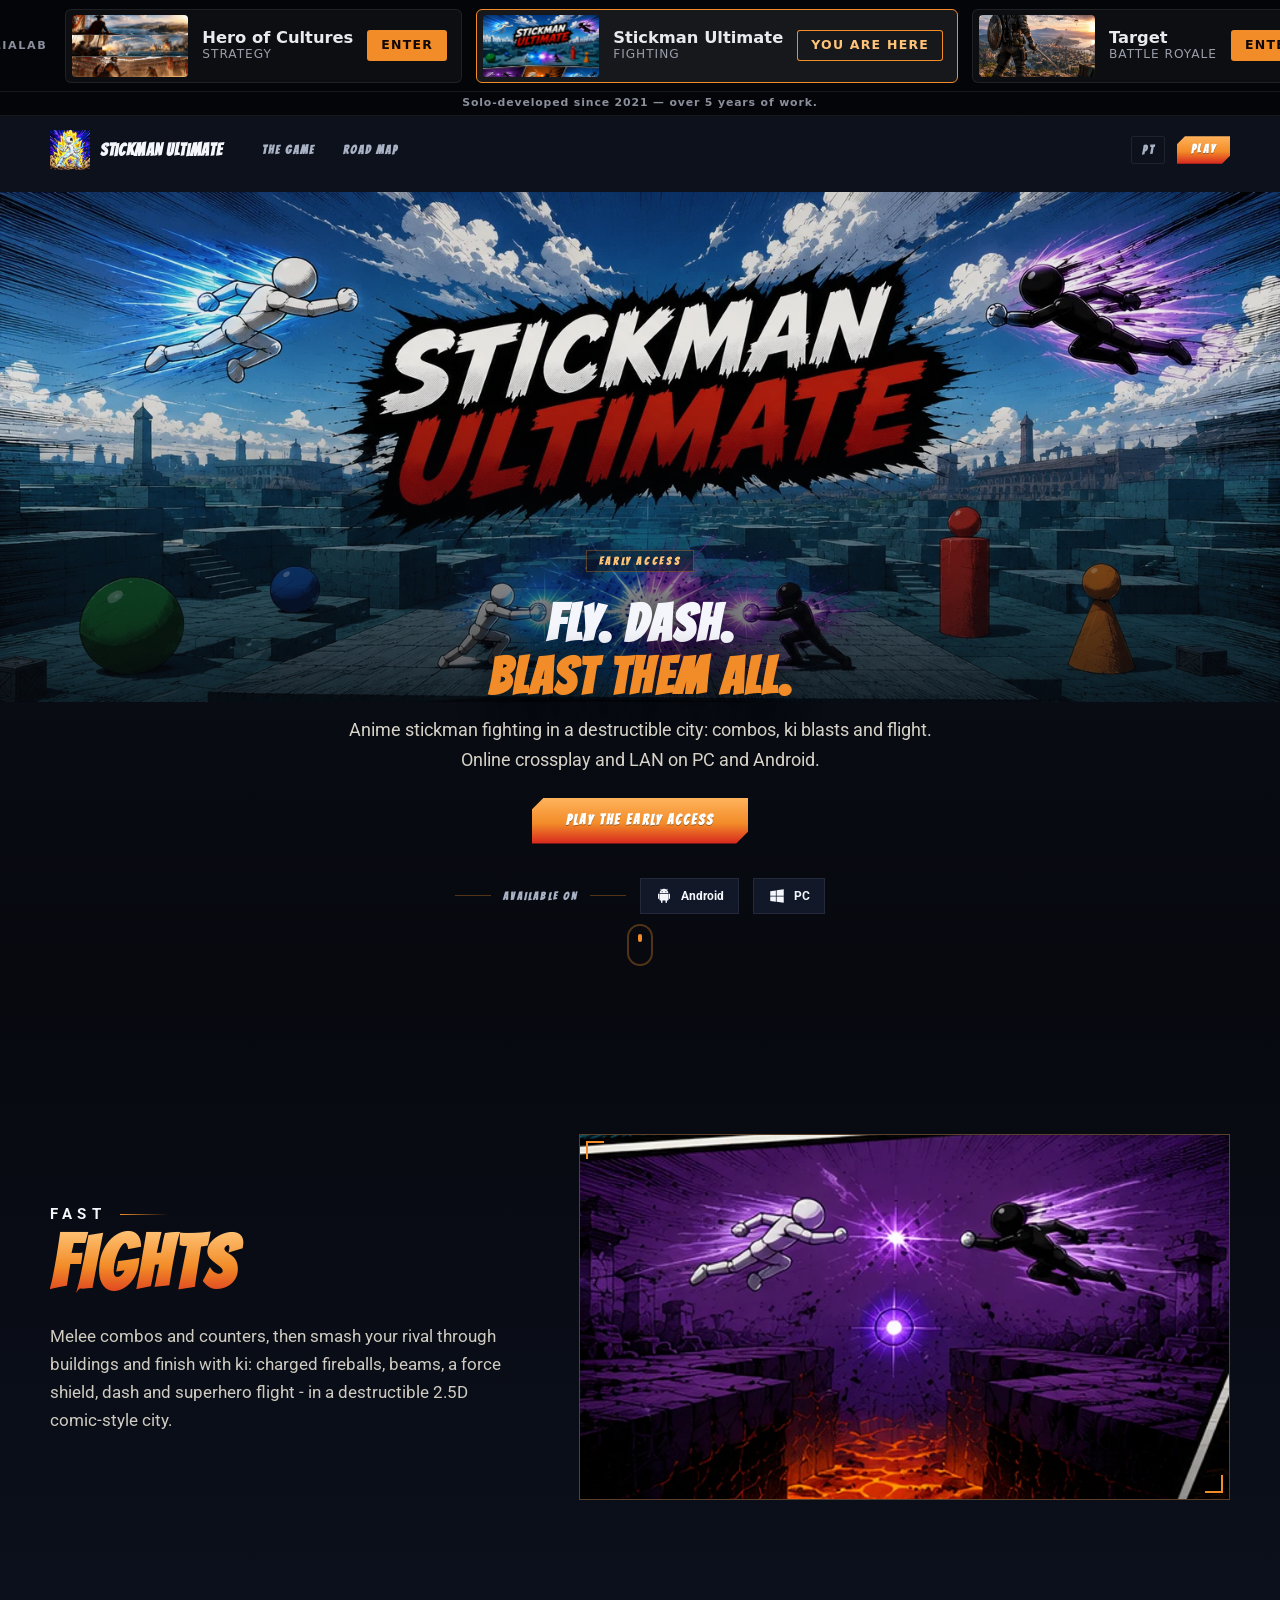
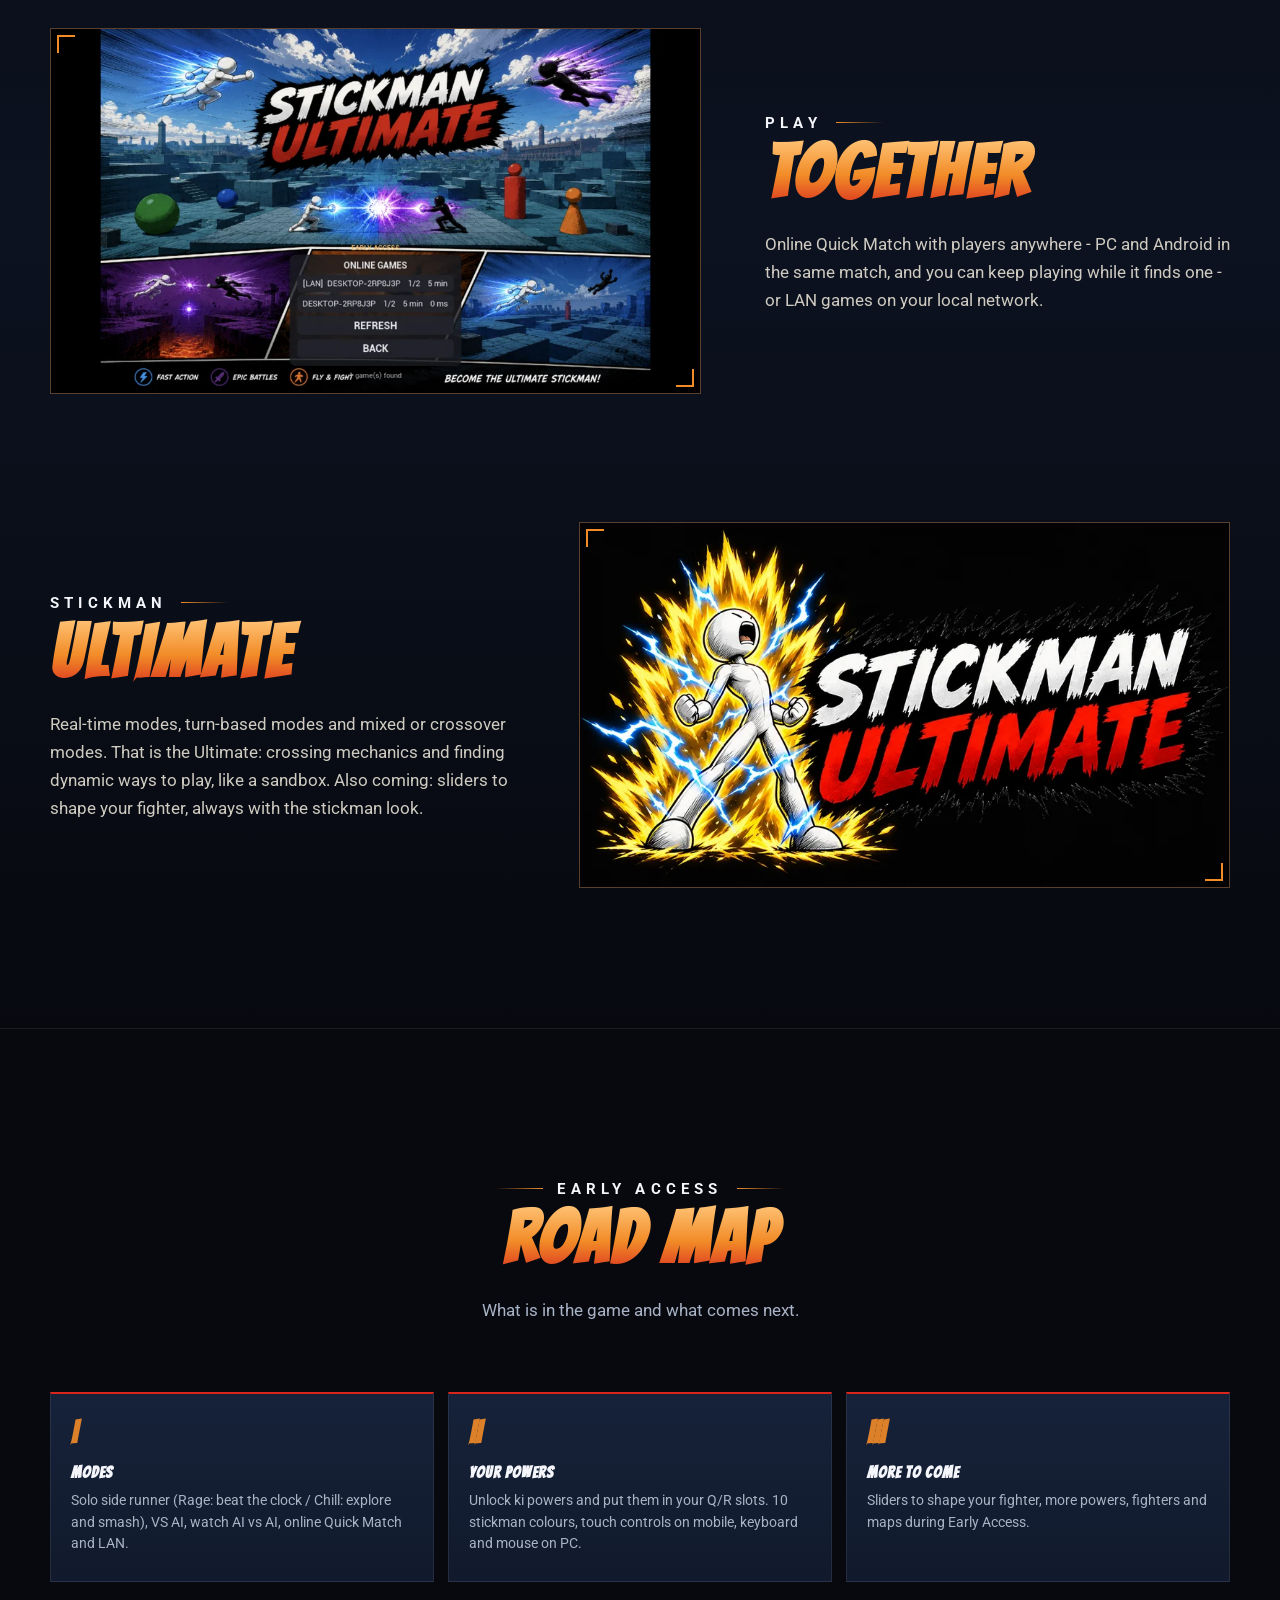
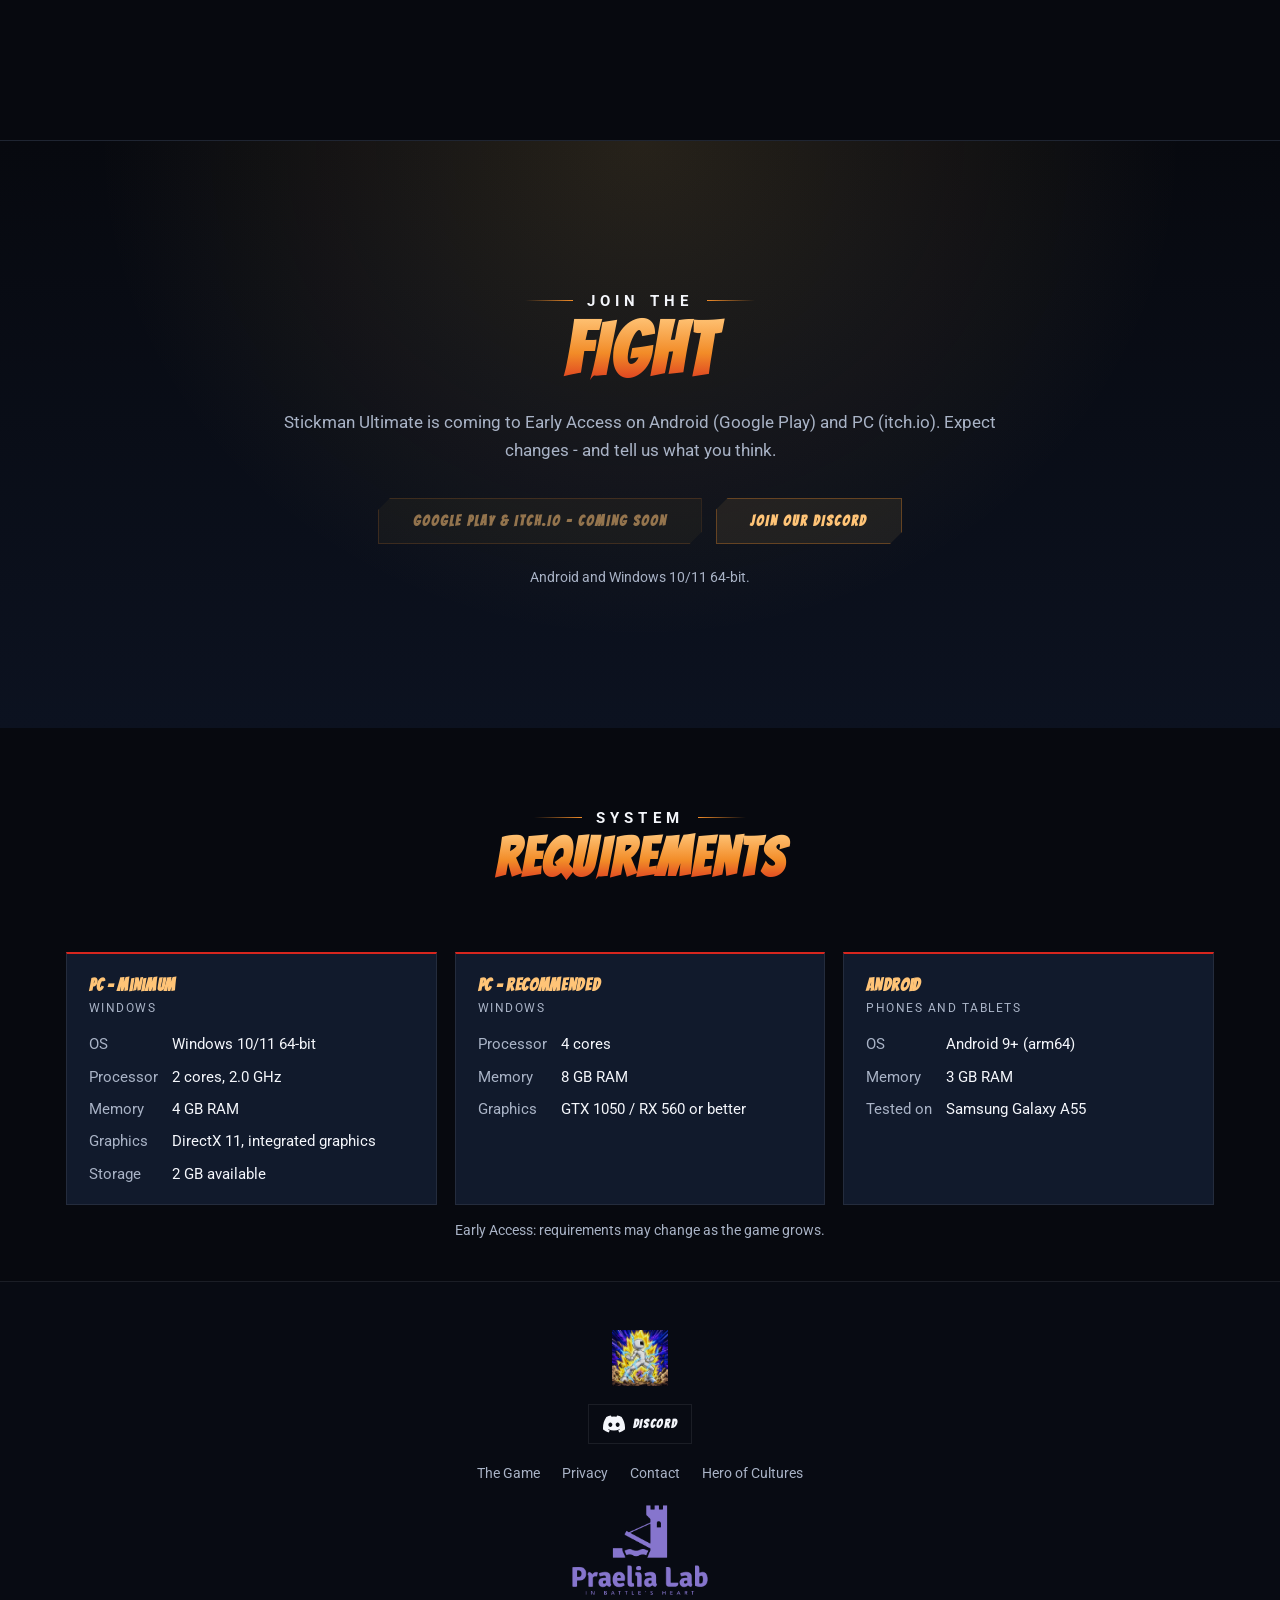
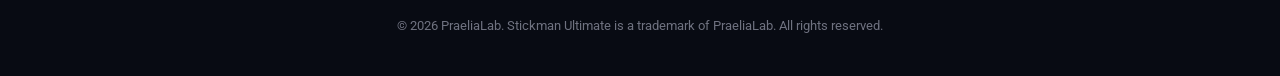
==== stickman/index.html @ a37770c1 "Social preview image with the HoC logo; Stickman page: new power-up icon and logo, v0.3 texts (combo" ====
<!doctype html>
<html lang="en">
<head>
  <meta charset="utf-8">
  <meta name="color-scheme" content="dark">
  <meta name="darkreader-lock">
  <meta name="viewport" content="width=device-width, initial-scale=1">
  <title>Stickman Ultimate — Fast stickman fighting | Early Access</title>
  <meta name="description" content="Stickman Ultimate is a fast, flashy stickman fighting game: online and LAN battles on PC and Android, in Early Access. By PraeliaLab.">
  <meta property="og:title" content="Stickman Ultimate">
  <meta property="og:description" content="Fast stickman fighting: online & LAN battles. Early Access on Android and PC.">
  <meta property="og:image" content="https://heroofcultures.com/stickman/img/feature.webp">
  <meta property="og:url" content="https://heroofcultures.com/stickman/">
  <meta name="twitter:card" content="summary_large_image">
  <meta property="og:type" content="website">
  <meta name="theme-color" content="#07090f">
  <link rel="icon" type="image/png" href="img/icon.png">
  <link rel="apple-touch-icon" href="img/icon.png">
  <link rel="preconnect" href="https://fonts.googleapis.com">
  <link rel="preconnect" href="https://fonts.gstatic.com" crossorigin>
  <link href="https://fonts.googleapis.com/css2?family=Bangers&family=Roboto:wght@400;700&display=swap" rel="stylesheet">
  <link rel="stylesheet" href="../css/style.css?v=20261009a">
  <link rel="stylesheet" href="theme.css">
</head>
<body>

<nav class="gamesbar" aria-label="PraeliaLab games">
  <span class="gamesbar__studio">PraeliaLab</span>
  <a class="gamecard" href="../">
    <span class="gamecard__img" style="background-image:url('../img/hero-keyart.webp')" aria-hidden="true"></span>
    <span class="gamecard__text"><strong>Hero of Cultures</strong><small data-i18n="games.hoc">Strategy</small></span>
    <span class="gamecard__enter" data-i18n="games.enter">Enter</span>
  </a>
  <a class="gamecard is-current" href="../stickman/" aria-current="page">
    <span class="gamecard__img" style="background-image:url('../stickman/img/feature.webp')" aria-hidden="true"></span>
    <span class="gamecard__text"><strong>Stickman Ultimate</strong><small data-i18n="games.stickman">Fighting</small></span>
    <span class="gamecard__enter" data-i18n="games.here">You are here</span>
  </a>
  <a class="gamecard" href="../target/">
    <span class="gamecard__img" style="background-image:url('../target/img/keyart.webp')" aria-hidden="true"></span>
    <span class="gamecard__text"><strong>Target</strong><small data-i18n="games.target">Battle royale</small></span>
    <span class="gamecard__enter" data-i18n="games.enter">Enter</span>
  </a>
</nav>
<p class="gamesnote" data-i18n="games.note">Solo-developed since 2021 — over 5 years of work.</p>
<header class="nav" id="nav">
  <div class="nav__bar">
    <a class="nav__brand" href="#top" aria-label="Stickman Ultimate — home">
      <img src="img/icon.png" alt="" width="40" height="40">
      <span>Stickman Ultimate</span>
    </a>
    <nav class="nav__links" id="navLinks" aria-label="Main">
      <a href="#game" data-i18n="nav.game">The Game</a>
      <a href="#road" data-i18n="nav.road">Road map</a>
    </nav>
    <div class="nav__actions">
      <button class="lang" id="langBtn" type="button" aria-label="Mudar para português">PT</button>
      <a class="btn btn--gold btn--sm" href="#play" data-i18n="cta.play">Play</a>
      <button class="nav__burger" id="burger" type="button" aria-label="Menu" aria-expanded="false" aria-controls="navLinks">
        <span></span><span></span><span></span>
      </button>
    </div>
  </div>
</header>

<main id="top">

<section class="hero">
  <div class="hero__bg" style="background-image:url('img/hero.webp')" aria-hidden="true"></div>
  <div class="hero__shade" aria-hidden="true"></div>
  <div class="hero__content">
    <span class="badge" data-i18n="hero.badge">Early Access</span>
    <h1 class="hero__headline" data-i18n="hero.headline">Fly. Dash.<br><em>Blast them all.</em></h1>
    <p class="hero__lead" data-i18n="hero.lead">Anime stickman fighting in a destructible city: combos, ki blasts and flight. Online crossplay and LAN on PC and Android.</p>
    <a class="btn btn--gold btn--lg" href="#play" data-i18n="cta.get">Play the Early Access</a>
    <div class="platforms">
      <span class="platforms__label" data-i18n="hero.available">Available on</span>
      <span class="platform" title="Android">
        <svg viewBox="0 0 24 24" aria-hidden="true"><path d="M6 9h12v8a1 1 0 0 1-1 1h-1v3h-2v-3h-4v3H8v-3H7a1 1 0 0 1-1-1zM4 9h1.5v6.5H4zM18.5 9H20v6.5h-1.5zM6.2 8a5.8 5.8 0 0 1 11.6 0zM9.5 5.5a.7.7 0 1 0 0 1.4.7.7 0 0 0 0-1.4m5 0a.7.7 0 1 0 0 1.4.7.7 0 0 0 0-1.4M7.6 2.3l1.3 2-.6.4-1.3-2zm8.8 0 .6.4-1.3 2-.6-.4z"/></svg>
        <span>Android</span>
      </span>
      <span class="platform" title="Windows PC">
        <svg viewBox="0 0 24 24" aria-hidden="true"><path d="M3 5.5 10.5 4.5v7H3zM11.5 4.3 21 3v8.5h-9.5zM3 12.5h7.5v7L3 18.5zM11.5 12.5H21V21l-9.5-1.3z"/></svg>
        <span>PC</span>
      </span>
    </div>
  </div>
  <a class="hero__scroll" href="#game" aria-label="Scroll down"><span></span></a>
</section>

<section class="features" id="game">
  <article class="feature reveal">
    <div class="feature__text">
      <p class="kicker" data-i18n="f1.kicker">Fast</p>
      <h2 class="bigword" data-i18n="f1.word">Fights</h2>
      <p data-i18n="f1.text">Melee combos and counters, then smash your rival through buildings and finish with ki: charged fireballs, beams, a force shield, dash and superhero flight - in a destructible 2.5D comic-style city.</p>
    </div>
    <figure class="slot"><img src="img/art_1.webp" alt="Concept art: two stickmen clash over a lava arena" loading="lazy"></figure>
  </article>
  <article class="feature feature--flip reveal">
    <div class="feature__text">
      <p class="kicker" data-i18n="f2.kicker">Play</p>
      <h2 class="bigword" data-i18n="f2.word">Together</h2>
      <p data-i18n="f2.text">Online Quick Match with players anywhere - PC and Android in the same match, and you can keep playing while it finds one - or LAN games on your local network.</p>
    </div>
    <figure class="slot"><img src="img/shot_games.webp" alt="The game list on a phone: online and LAN games" loading="lazy"></figure>
  </article>
  <article class="feature reveal">
    <div class="feature__text">
      <p class="kicker" data-i18n="f3.kicker">Stickman</p>
      <h2 class="bigword" data-i18n="f3.word">Ultimate</h2>
      <p data-i18n="f3.text">Real-time modes, turn-based modes and mixed or crossover modes. That is the Ultimate: crossing mechanics and finding dynamic ways to play, like a sandbox. Also coming: sliders to shape your fighter, always with the stickman look.</p>
    </div>
    <figure class="slot"><img src="img/logo.webp" alt="Stickman Ultimate logo: a white stickman powering up in a golden aura" loading="lazy"></figure>
  </article>
</section>

<section class="eras" id="road">
  <div class="section-head reveal">
    <p class="kicker" data-i18n="road.kicker">Early Access</p>
    <h2 class="bigword" data-i18n="road.word">Road map</h2>
    <p class="section-head__lead" data-i18n="road.lead">What is in the game and what comes next.</p>
  </div>
  <ol class="eras__row" id="erasRow"><!-- filled from content.js --></ol>
</section>

<section class="play" id="play">
  <div class="play__inner reveal">
    <p class="kicker" data-i18n="play.kicker">Join the</p>
    <h2 class="bigword" data-i18n="play.word">Fight</h2>
    <p class="section-head__lead" data-i18n="play.lead">Stickman Ultimate is coming to Early Access on Android (Google Play) and PC (itch.io). Expect changes - and tell us what you think.</p>
    <div class="play__buttons">
      <a class="btn btn--gold btn--lg" data-link="googlePlay" href="#">Google Play</a>
      <a class="btn btn--gold btn--lg" data-link="itch" href="#">itch.io</a>
      <span class="btn btn--outline btn--lg is-soon" aria-disabled="true" data-i18n="play.soon">Google Play &amp; itch.io - coming soon</span>
      <a class="btn btn--outline btn--lg btn--icon" data-link="discord" href="#"><span data-i18n="play.discord">Join our Discord</span></a>
    </div>
    <p class="play__note" data-i18n="play.note">Android and Windows 10/11 64-bit.</p>
  </div>
</section>

<section class="reqs" id="reqs">
  <div class="section-head reveal">
    <p class="kicker" data-i18n="reqs.kicker">System</p>
    <h2 class="bigword" data-i18n="reqs.word">Requirements</h2>
  </div>
  <div class="reqs__grid" id="reqsGrid"><!-- filled from content.js --></div>
  <p class="reqs__note" data-i18n="reqs.note">Early Access: requirements may change as the game grows.</p>
</section>

</main>

<footer class="footer">
  <img class="footer__logo" src="img/icon.png" alt="" width="56" height="56">
  <div class="social" id="social"></div>
  <nav class="footer__links" aria-label="Footer">
    <a href="#game" data-i18n="nav.game">The Game</a>
    <a href="../stickman-privacy.html" data-i18n="footer.privacy">Privacy</a>
    <a href="mailto:praelialab@gmail.com" data-i18n="footer.contact">Contact</a>
    <a href="../">Hero of Cultures</a>
  </nav>
  <img class="footer__studio" src="../img/praelialab.png" alt="PraeliaLab - In Battle's Heart" width="140" height="94" loading="lazy">
  <p class="footer__copy">© <span id="year">2026</span> PraeliaLab. Stickman Ultimate is a trademark of PraeliaLab. <span data-i18n="footer.rights">All rights reserved.</span></p>
</footer>

<script src="content.js?v=20261009a"></script>
<script src="i18n.js?v=20261009a"></script>
<script src="../js/main.js?v=20261006c"></script>
</body>
</html>
---- css/style.css ----
/* ==========================================================================
   Hero of Cultures II — site styles
   Colours and fonts are tokens below; change them here to restyle the site.
   ========================================================================== */
:root {
  --bg: #0b0f1a;
  --bg-2: #10172a;
  --panel: #141c30;
  --panel-2: #1a2440;
  --line: rgba(232, 184, 92, .28);
  --line-soft: rgba(233, 228, 216, .08);
  --gold: #e8b85c;
  --gold-hi: #f7dc9c;
  --gold-lo: #b8862e;
  --text: #ece6d8;
  --muted: #a3a6b3;
  --ink: #17110a;               /* text on gold */

  --f-display: 'Cinzel', 'Trajan Pro', Georgia, serif;
  --f-body: 'Lato', system-ui, -apple-system, 'Segoe UI', sans-serif;

  --wrap: 1180px;
  --gutter: 16px;
  --nav-h: 68px;
  --cut: 12px;                  /* button corner cut */
}

*, *::before, *::after { box-sizing: border-box; }
html { color-scheme: dark; scroll-behavior: smooth; scroll-padding-top: var(--nav-h); -webkit-text-size-adjust: 100%; }
body {
  margin: 0;
  background: var(--bg);
  color: var(--text);
  font: 400 17px/1.65 var(--f-body);
  overflow-x: hidden;
}
img, video { display: block; max-width: 100%; }
a { color: var(--gold); }
h1, h2, h3 { margin: 0; font-family: var(--f-display); font-weight: 700; line-height: 1.1; }
p { margin: 0 0 1em; }
p:last-child { margin-bottom: 0; }
[hidden] { display: none !important; }
:focus-visible { outline: 2px solid var(--gold); outline-offset: 3px; }

/* ---------- buttons ---------- */
.btn {
  --c: var(--cut);
  display: inline-flex; align-items: center; justify-content: center; gap: .5em;
  padding: .85em 1.8em;
  font: 700 .82rem/1 var(--f-display);
  letter-spacing: .14em; text-transform: uppercase; text-decoration: none;
  clip-path: polygon(var(--c) 0, 100% 0, 100% calc(100% - var(--c)), calc(100% - var(--c)) 100%, 0 100%, 0 var(--c));
  transition: transform .15s ease, filter .15s ease, background .15s ease;
  cursor: pointer; border: 0;
}
.btn:hover { transform: translateY(-2px); filter: brightness(1.08); }
.btn--gold { background: linear-gradient(180deg, var(--gold-hi), var(--gold) 55%, var(--gold-lo)); color: var(--ink); }
.btn--outline { background: rgba(232, 184, 92, .08); color: var(--gold-hi); box-shadow: inset 0 0 0 1px var(--line); }
.btn--outline:hover { background: rgba(232, 184, 92, .16); }
.btn.is-soon { opacity: .55; cursor: default; pointer-events: none; }
.btn--sm { --c: 8px; padding: .7em 1.2em; font-size: .72rem; }
.btn--lg { padding: 1.1em 2.4em; font-size: .9rem; }

/* ---------- nav ---------- */
.nav {
  position: fixed; inset: 0 0 auto; z-index: 50;
  padding: 10px var(--gutter);
  transition: background .25s ease, box-shadow .25s ease;
}
.nav--solid { background: rgba(11, 15, 26, .92); box-shadow: 0 1px 0 var(--line-soft); backdrop-filter: blur(8px); }
.nav__bar {
  max-width: var(--wrap); margin: 0 auto; height: calc(var(--nav-h) - 20px);
  display: flex; align-items: center; gap: 24px;
}
.nav__brand {
  display: flex; align-items: center; gap: 10px; text-decoration: none;
  color: var(--text); font: 700 1.05rem var(--f-display); letter-spacing: .08em;
}
.nav__brand img { width: 40px; height: auto; }
.nav__links { display: flex; gap: 28px; margin-left: 16px; }
.nav__links a {
  color: var(--muted); text-decoration: none;
  font: 700 .78rem var(--f-display); letter-spacing: .16em; text-transform: uppercase;
  padding: 6px 0; border-bottom: 1px solid transparent; transition: color .15s, border-color .15s;
}
.nav__links a:hover { color: var(--gold-hi); border-color: var(--gold); }
.nav__actions { margin-left: auto; display: flex; align-items: center; gap: 12px; }
.lang {
  background: none; border: 1px solid var(--line-soft); color: var(--muted);
  font: 700 .72rem var(--f-display); letter-spacing: .12em;
  padding: 7px 10px; cursor: pointer; border-radius: 2px;
}
.lang:hover { color: var(--gold-hi); border-color: var(--line); }
.nav__burger { display: none; background: none; border: 0; padding: 8px; cursor: pointer; }
.nav__burger span { display: block; width: 22px; height: 2px; margin: 4px 0; background: var(--text); transition: transform .2s, opacity .2s; }

@media (max-width: 820px) {
  .nav__burger { display: block; }
  .nav__links {
    position: absolute; top: 100%; left: 0; right: 0; margin: 0;
    flex-direction: column; gap: 0; padding: 8px var(--gutter) 16px;
    background: rgba(11, 15, 26, .97); box-shadow: 0 1px 0 var(--line-soft);
    display: none;
  }
  .nav__links a { padding: 14px 0; border-bottom: 1px solid var(--line-soft); }
  .nav--open { background: rgba(11, 15, 26, .97); }
  .nav--open .nav__links { display: flex; }
  .nav--open .nav__burger span:nth-child(1) { transform: translateY(6px) rotate(45deg); }
  .nav--open .nav__burger span:nth-child(2) { opacity: 0; }
  .nav--open .nav__burger span:nth-child(3) { transform: translateY(-6px) rotate(-45deg); }
}
@media (max-width: 420px) {
  .nav__brand span { display: none; }
  .nav__actions .btn--sm { padding: .7em .9em; }
}

/* ---------- hero ---------- */
.hero {
  position: relative; min-height: min(100vh, 960px); min-height: min(100svh, 960px);
  display: grid; place-items: center; text-align: center;
  padding: calc(var(--nav-h) + 24px) var(--gutter) 96px;
  overflow: hidden; isolation: isolate;
}
.hero__bg {
  position: absolute; inset: -4%; z-index: -2;
  background: var(--bg-2) center / cover no-repeat;
  object-fit: cover; width: 108%; height: 108%;
  animation: drift 40s ease-in-out infinite alternate;
  filter: saturate(.8);
}
@keyframes drift { from { transform: scale(1) translate(0, 0); } to { transform: scale(1.08) translate(-1.5%, 1%); } }
.hero__shade {
  position: absolute; inset: 0; z-index: -1;
  background:
    radial-gradient(ellipse at 50% 42%, rgba(11, 15, 26, .45) 0%, rgba(11, 15, 26, .82) 60%, rgba(11, 15, 26, .95) 100%),
    linear-gradient(180deg, rgba(11, 15, 26, .6) 0%, transparent 25%, transparent 70%, var(--bg) 100%);
}
.hero__content { max-width: 760px; display: flex; flex-direction: column; align-items: center; }
.hero__logo { width: clamp(130px, 22vw, 210px); height: auto; filter: drop-shadow(0 10px 30px rgba(0, 0, 0, .6)); }
.hero__title {
  margin: 14px 0 10px; font: 700 clamp(1rem, 2.4vw, 1.3rem) var(--f-display);
  letter-spacing: .32em; text-transform: uppercase; color: var(--text);
}
.hero__title span { color: var(--gold); }
.badge {
  display: inline-block; padding: 4px 12px; margin-bottom: 26px;
  font: 700 .68rem var(--f-display); letter-spacing: .24em; text-transform: uppercase;
  color: var(--gold-hi); border: 1px solid var(--line); background: rgba(11, 15, 26, .5);
}
.hero__headline {
  font-weight: 900; font-size: clamp(2.3rem, 7vw, 4.6rem); line-height: 1.02;
  text-transform: uppercase; letter-spacing: .02em;
  text-shadow: 0 4px 30px rgba(0, 0, 0, .6);
}
.hero__headline em { font-style: normal; color: var(--gold); }
.hero__lead { margin: 20px 0 32px; max-width: 34em; font-size: clamp(1rem, 2.2vw, 1.15rem); color: #d6d2c8; }

.platforms { margin-top: 34px; display: flex; align-items: center; gap: 14px; flex-wrap: wrap; justify-content: center; }
.platforms__label {
  font: 700 .7rem var(--f-display); letter-spacing: .2em; text-transform: uppercase; color: var(--muted);
  display: flex; align-items: center; gap: 12px;
}
.platforms__label::before, .platforms__label::after { content: ''; width: 36px; height: 1px; background: var(--line); }
.platform {
  display: inline-flex; align-items: center; gap: 8px;
  padding: 8px 14px; background: rgba(20, 28, 48, .75); border: 1px solid var(--line-soft);
  font: 700 .78rem var(--f-body); color: var(--text);
}
.platform svg { width: 18px; height: 18px; fill: currentColor; }
@media (max-width: 520px) { .platforms__label { flex-basis: 100%; justify-content: center; } }

.hero__scroll { position: absolute; bottom: 28px; left: 50%; transform: translateX(-50%); width: 26px; height: 42px; border: 2px solid var(--line); border-radius: 14px; }
.hero__scroll span { position: absolute; top: 8px; left: 50%; width: 4px; height: 8px; margin-left: -2px; border-radius: 2px; background: var(--gold); animation: wheel 1.8s ease-in-out infinite; }
@keyframes wheel { 0% { opacity: 0; transform: translateY(0); } 30% { opacity: 1; } 100% { opacity: 0; transform: translateY(14px); } }

/* ---------- section scaffolding ---------- */
section { position: relative; }
.features, .eras, .news, .series, .play { padding: clamp(72px, 11vw, 140px) var(--gutter); }
.section-head { max-width: 760px; margin: 0 auto clamp(40px, 6vw, 64px); text-align: center; }
.section-head__lead { color: var(--muted); margin-top: 18px; }

.kicker {
  margin: 0 0 6px; font: 500 clamp(.8rem, 1.6vw, .95rem) var(--f-display);
  letter-spacing: .34em; text-transform: uppercase; color: var(--text);
  display: inline-flex; align-items: center; gap: 14px;
}
.section-head .kicker::before,
.kicker::after { content: ''; width: 48px; height: 1px; background: linear-gradient(90deg, var(--gold), transparent); }
.section-head .kicker::before { background: linear-gradient(270deg, var(--gold), transparent); }
.bigword {
  font-weight: 900; font-size: clamp(2.8rem, 9vw, 6.2rem); line-height: .95;
  text-transform: uppercase; letter-spacing: .01em;
  background: linear-gradient(180deg, var(--gold-hi) 0%, var(--gold) 50%, var(--gold-lo) 100%);
  -webkit-background-clip: text; background-clip: text; color: transparent;
  padding-bottom: .06em;
  transform: translateZ(0);     /* own layer: avoids gradient text staying faded after the reveal fade-in */
}

/* ---------- media slots ---------- */
.slot {
  position: relative; margin: 0; aspect-ratio: 16 / 9; overflow: hidden;
  background: var(--panel); border: 1px solid var(--line);
}
.slot > img, .slot > video, .slot > iframe { width: 100%; height: 100%; object-fit: cover; border: 0; }
.slot::before, .slot::after {          /* gold corner marks */
  content: ''; position: absolute; width: 18px; height: 18px; z-index: 1; pointer-events: none;
  border: 2px solid var(--gold);
}
.slot::before { top: 6px; left: 6px; border-right: 0; border-bottom: 0; }
.slot::after { bottom: 6px; right: 6px; border-left: 0; border-top: 0; }
.slot--empty {
  display: grid; place-items: center;
  background:
    repeating-linear-gradient(135deg, rgba(232, 184, 92, .045) 0 12px, transparent 12px 24px),
    radial-gradient(ellipse at center, var(--panel-2), var(--panel));
}
.slot__label {
  padding: 8px 14px; text-align: center;
  font: 700 .72rem var(--f-display); letter-spacing: .18em; text-transform: uppercase;
  color: var(--muted); border: 1px dashed var(--line);
}

/* ---------- features ---------- */
.features { background: linear-gradient(180deg, var(--bg) 0%, var(--bg-2) 50%, var(--bg) 100%); }
.feature {
  max-width: var(--wrap); margin: 0 auto;
  display: grid; grid-template-columns: 5fr 7fr; gap: clamp(28px, 5vw, 72px); align-items: center;
}
.feature + .feature { margin-top: clamp(72px, 10vw, 128px); }
.feature--flip { grid-template-columns: 7fr 5fr; }
.feature--flip .feature__text { order: 2; }
.feature__text p:not(.kicker) { color: #cfcbc1; margin-top: 18px; }
@media (max-width: 820px) {
  .feature, .feature--flip { grid-template-columns: 1fr; }
  .feature--flip .feature__text { order: 0; }
}

/* ---------- eras ---------- */
.eras { background: var(--bg); border-top: 1px solid var(--line-soft); }
.eras__row {
  list-style: none; margin: 0 auto; padding: 4px 0 18px; max-width: var(--wrap);
  display: grid; grid-template-columns: repeat(3, 1fr); gap: 14px;
}
@media (max-width: 820px) {         /* phones/tablets: one swipeable row */
  .eras__row {
    grid-template-columns: none; grid-auto-flow: column; grid-auto-columns: minmax(200px, 62%);
    overflow-x: auto; scroll-snap-type: x mandatory; scrollbar-color: var(--gold-lo) transparent;
  }
}
.era {
  scroll-snap-align: start; position: relative;
  padding: 22px 20px 24px; min-height: 190px;
  background: linear-gradient(180deg, var(--panel-2), var(--panel));
  border: 1px solid var(--line-soft); border-top: 2px solid var(--gold-lo);
  transition: border-color .2s, transform .2s;
}
.era:hover { border-color: var(--line); border-top-color: var(--gold); transform: translateY(-3px); }
.era__num { display: block; font: 900 2rem var(--f-display); color: var(--gold); opacity: .9; margin-bottom: 14px; }
.era__name { font-size: 1.02rem; letter-spacing: .06em; text-transform: uppercase; margin-bottom: 8px; }
.era__desc { font-size: .9rem; color: var(--muted); line-height: 1.5; }

/* ---------- cards (news, series) ---------- */
.news { background: var(--bg-2); }
.series { background: var(--bg); }
.cards { max-width: var(--wrap); margin: 0 auto; display: grid; grid-template-columns: repeat(3, 1fr); gap: 22px; }
.cards--2 { grid-template-columns: repeat(2, 1fr); }
@media (max-width: 900px) { .cards { grid-template-columns: 1fr 1fr; } }
@media (max-width: 620px) { .cards, .cards--2 { grid-template-columns: 1fr; } }
.card {
  display: flex; flex-direction: column; color: inherit; text-decoration: none;
  background: var(--panel); border: 1px solid var(--line-soft);
  transition: border-color .2s, transform .2s;
}
a.card:hover, .card:hover { border-color: var(--line); transform: translateY(-3px); }
.card .slot { border: 0; border-bottom: 1px solid var(--line-soft); }
.card__body { padding: 20px 22px 24px; }
.card__meta { display: flex; align-items: center; gap: 12px; flex-wrap: wrap; font-size: .8rem; color: var(--muted); margin-bottom: 10px; }
.tag {
  font: 700 .66rem var(--f-display); letter-spacing: .16em; text-transform: uppercase;
  color: var(--gold-hi); padding: 3px 8px; border: 1px solid var(--line);
}
.card__title { font-size: 1.2rem; margin-bottom: 10px; }
.card__body p:not(.card__meta):not(.card__status) { color: #c9c5bb; font-size: .95rem; }
.card__status { margin-top: 14px; font: 700 .72rem var(--f-display); letter-spacing: .16em; text-transform: uppercase; color: var(--gold); }

/* ---------- play ---------- */
.play {
  text-align: center;
  background:
    radial-gradient(ellipse at 50% 0%, rgba(232, 184, 92, .14), transparent 60%),
    linear-gradient(180deg, var(--bg), var(--bg-2));
  border-top: 1px solid var(--line-soft);
}
.play__inner { max-width: 760px; margin: 0 auto; }
.play .kicker::before { content: ''; width: 48px; height: 1px; background: linear-gradient(270deg, var(--gold), transparent); }
.play__buttons { margin-top: 34px; display: flex; gap: 14px; justify-content: center; flex-wrap: wrap; }
.play__note { margin-top: 22px; font-size: .85rem; color: var(--muted); }

/* ---------- footer ---------- */
.footer {
  padding: 48px var(--gutter) 40px; text-align: center;
  border-top: 1px solid var(--line-soft); background: #080b13;
  display: flex; flex-direction: column; align-items: center; gap: 18px;
}
.footer__logo { width: 56px; height: auto; opacity: .9; }
.social { display: flex; gap: 10px; flex-wrap: wrap; justify-content: center; }
.social__link {
  padding: 8px 14px; font: 700 .72rem var(--f-display); letter-spacing: .14em; text-transform: uppercase;
  color: var(--text); text-decoration: none; border: 1px solid var(--line-soft);
}
.social__link:hover { color: var(--gold-hi); border-color: var(--line); }
.footer__links { display: flex; gap: 22px; flex-wrap: wrap; justify-content: center; }
.footer__links a { color: var(--muted); text-decoration: none; font-size: .88rem; }
.footer__links a:hover { color: var(--gold-hi); }
.footer__studio { width: 140px; height: auto; opacity: .85; }
.footer__copy { font-size: .8rem; color: #6f7280; margin: 0; }

/* ---------- reveal on scroll ---------- */
.reveal { opacity: 0; transform: translateY(28px); transition: opacity .7s ease, transform .7s ease; }
.reveal.is-in { opacity: 1; transform: none; }

@media (prefers-reduced-motion: reduce) {
  html { scroll-behavior: auto; }
  .hero__bg, .hero__scroll span { animation: none; }
  .reveal { opacity: 1; transform: none; transition: none; }
  .btn, .card, .era { transition: none; }
}

/* Icons in buttons and social links */
.btn--icon { display: inline-flex; align-items: center; gap: 10px; }
.btn--icon svg { width: 22px; height: 22px; fill: currentColor; }
.social__link { display: inline-flex; align-items: center; gap: 8px; }
.social__link svg { width: 22px; height: 22px; fill: currentColor; }

/* ---- lightbox ---- */
.slot img, .zoomable { cursor: zoom-in; }
.lightbox {
  position: fixed; inset: 0; z-index: 1000; display: flex; flex-direction: column; align-items: center; justify-content: center;
  padding: 16px; background: rgba(5, 7, 12, .92); opacity: 0; visibility: hidden; transition: opacity .2s, visibility .2s;
}
.lightbox--open { opacity: 1; visibility: visible; }
.lightbox__img { max-width: 100%; max-height: calc(100vh - 90px); object-fit: contain; border-radius: 6px; cursor: zoom-out; box-shadow: 0 10px 40px rgba(0, 0, 0, .6); }
.lightbox__cap { margin: 12px 0 0; max-width: 900px; color: var(--text); opacity: .8; font-size: .95rem; text-align: center; }
.lightbox__close {
  position: absolute; top: 10px; right: 14px; width: 44px; height: 44px; border: 0; border-radius: 50%;
  background: rgba(255, 255, 255, .08); color: var(--text); font-size: 30px; line-height: 44px; cursor: pointer;
}
.lightbox__close:hover { background: rgba(255, 255, 255, .18); }
html.no-scroll { overflow: hidden; }

/* ---- PraeliaLab games selector (fixed on top of every page) ---- */
:root { --games-h: 116px; --note-h: 24px; }
html { scroll-padding-top: calc(var(--nav-h) + var(--games-h)); }
.gamesbar {
  position: fixed; inset: 0 0 auto; z-index: 60; height: calc(var(--games-h) - var(--note-h));
  display: flex; align-items: center; justify-content: center; gap: 14px;
  padding: 0 12px; background: rgba(5, 6, 10, .97); border-bottom: 1px solid rgba(255, 255, 255, .08);
  overflow-x: auto; scrollbar-width: none; font-family: system-ui, -apple-system, 'Segoe UI', sans-serif;
}
.gamesbar::-webkit-scrollbar { display: none; }
.gamesbar__studio { color: #8b8f9c; font: 700 .7rem/1 system-ui, sans-serif; letter-spacing: .14em; text-transform: uppercase; margin-right: 4px; flex: none; }
.gamecard {
  flex: none; display: flex; align-items: center; gap: 14px; height: 74px; padding: 6px 14px 6px 6px;
  border-radius: 6px; text-decoration: none; color: #e9eaee; background: rgba(255, 255, 255, .04);
  border: 1px solid rgba(255, 255, 255, .08); transition: background .2s, border-color .2s, transform .2s;
}
.gamecard:hover { background: rgba(255, 255, 255, .09); border-color: rgba(255, 255, 255, .22); transform: translateY(-1px); }
.gamecard__img { width: 116px; height: 62px; border-radius: 4px; background: #222 center / cover no-repeat; flex: none; }
.gamecard__text { display: flex; flex-direction: column; line-height: 1.15; }
.gamecard__text strong { font-size: 1.02rem; font-weight: 700; white-space: nowrap; }
.gamecard__text small { font-size: .76rem; color: #9a9eab; text-transform: uppercase; letter-spacing: .08em; }
.gamecard__enter {
  font: 700 .78rem/1 system-ui, sans-serif; letter-spacing: .1em; text-transform: uppercase; white-space: nowrap;
  padding: 9px 14px; border-radius: 3px; background: var(--gold); color: var(--ink);
}
.gamecard.is-current { border-color: var(--gold); background: rgba(255, 255, 255, .08); cursor: default; }
.gamecard.is-current .gamecard__enter { background: transparent; color: var(--gold-hi); box-shadow: inset 0 0 0 1px var(--gold); }
.nav { top: var(--games-h); }
.hero { padding-top: calc(var(--nav-h) + var(--games-h) + 24px); }
@media (max-width: 720px) {
  :root { --games-h: 100px; }
  .gamecard { height: 60px; }
  .gamecard__img { width: 84px; height: 46px; }
  .gamesbar { justify-content: flex-start; }
  .gamesbar__studio { display: none; }
  .gamecard__text small { display: none; }
}

/* ---- Map strip (Target) ---- */
.mapstrip { padding: 40px var(--gutter) 80px; max-width: 1280px; margin: 0 auto; }
.mapstrip__row { display: grid; grid-template-columns: repeat(4, 1fr); gap: 14px; }
.mapstrip__item { margin: 0; aspect-ratio: 16 / 9; overflow: hidden; background: var(--panel); border: 1px solid var(--line); }
.mapstrip__item img { width: 100%; height: 100%; object-fit: cover; display: block; transition: transform .3s; }
.mapstrip__item:hover img { transform: scale(1.04); }
@media (max-width: 860px) {
  .mapstrip__row { display: flex; overflow-x: auto; scroll-snap-type: x mandatory; padding-bottom: 8px; }
  .mapstrip__item { flex: 0 0 78%; scroll-snap-align: start; }
}

/* ---- System requirements ---- */
.reqs { padding: 70px var(--gutter) 40px; max-width: var(--wrap); margin: 0 auto; }
.reqs__grid { display: grid; gap: 18px; grid-template-columns: repeat(auto-fit, minmax(260px, 1fr)); margin-top: 26px; }
.reqs__card { background: var(--panel); border: 1px solid var(--line-soft); border-top: 2px solid var(--gold-lo); padding: 22px 22px 18px; }
.reqs__card h3 { margin: 0 0 4px; font: 700 1.05rem var(--f-display); color: var(--gold-hi); letter-spacing: .04em; }
.reqs__card .reqs__tag { display: block; margin-bottom: 14px; font-size: .78rem; color: var(--muted); text-transform: uppercase; letter-spacing: .12em; }
.reqs__card dl { margin: 0; display: grid; grid-template-columns: max-content 1fr; gap: 8px 14px; font-size: .92rem; }
.reqs__card dt { color: var(--muted); }
.reqs__card dd { margin: 0; color: var(--text); }
.reqs__note { margin-top: 14px; color: var(--muted); font-size: .85rem; text-align: center; }
.reqs .bigword { font-size: clamp(2rem, 5vw, 3.4rem); overflow-wrap: anywhere; }
a .slot img { cursor: pointer; }

/* ---- Modes: tabs + gallery ---- */
.modes { padding: clamp(64px, 9vw, 110px) var(--gutter); border-top: 1px solid var(--line-soft); }
.modes__grid { max-width: var(--wrap); margin: 0 auto; display: grid; grid-template-columns: 1fr 1fr; gap: 28px; }
.modes__panel { min-width: 0; }
.modes__title {
  font: 700 .85rem/1.2 var(--f-display); letter-spacing: .14em; text-transform: uppercase;
  color: var(--gold); margin: 0 0 12px; display: flex; align-items: center; gap: 12px;
}
.modes__title::after { content: ''; flex: 1; height: 1px; background: var(--line); }
@media (max-width: 900px) { .modes__grid { grid-template-columns: 1fr; gap: 40px; } }
.modes__stage { position: relative; aspect-ratio: 16 / 9; overflow: hidden; background: var(--panel); border: 1px solid var(--line); }
.modes__slide { position: absolute; inset: 0; margin: 0; opacity: 0; transition: opacity .45s; pointer-events: none; }
.modes__slide.is-on { opacity: 1; pointer-events: auto; }
.modes__slide img { width: 100%; height: 100%; object-fit: cover; }
.modes__slide figcaption {
  position: absolute; left: 0; right: 0; bottom: 0; padding: 36px 18px 14px;
  background: linear-gradient(transparent, rgba(5, 7, 12, .88)); font-size: .88rem; color: var(--text);
}
.modes__slide figcaption strong { display: block; font-family: var(--f-display); color: var(--gold-hi); font-size: 1.05rem; letter-spacing: .04em; }
.modes__nav {
  position: absolute; top: 50%; transform: translateY(-50%); z-index: 2;
  width: 46px; height: 46px; border: 1px solid var(--line); background: rgba(11, 15, 26, .7);
  color: var(--gold-hi); font-size: 2rem; line-height: 1; cursor: pointer;
}
.modes__nav:hover { background: rgba(11, 15, 26, .92); }
.modes__nav--prev { left: 12px; }
.modes__nav--next { right: 12px; }
.modes__thumbs { display: flex; gap: 10px; margin-top: 10px; overflow-x: auto; padding-bottom: 4px; }
.modes__thumb {
  flex: 1 0 72px; aspect-ratio: 16 / 9; border: 1px solid var(--line-soft); background: center / cover no-repeat var(--panel);
  opacity: .55; cursor: pointer; transition: opacity .2s, border-color .2s; padding: 0;
}
.modes__thumb:hover { opacity: .85; }
.modes__thumb.is-on { opacity: 1; border-color: var(--gold); }
@media (max-width: 640px) {
  .modes__slide figcaption { padding: 28px 14px 10px; font-size: .82rem; }
  .modes__slide figcaption span { display: none; }
  .modes__nav { width: 38px; height: 38px; font-size: 1.6rem; }
}

/* ---- Latest news: compact (half size) ---- */
.news { padding-top: clamp(40px, 6vw, 70px); padding-bottom: clamp(40px, 6vw, 70px); }
.news .section-head { margin-bottom: 26px; }
.news .bigword { font-size: clamp(1.8rem, 4.5vw, 3.1rem); }
.news .cards { max-width: 860px; gap: 14px; }
.news .card__body { padding: 12px 14px 14px; }
.news .card__meta { font-size: .7rem; margin-bottom: 6px; gap: 8px; }
.news .card__title { font-size: .95rem; margin-bottom: 6px; }
.news .card__body p:not(.card__meta):not(.card__status) { font-size: .8rem; line-height: 1.5; margin: 0; }
.modes__grid > .modes__panel:only-child { grid-column: 1 / -1; }
.gamesnote {
  position: fixed; left: 0; right: 0; top: calc(var(--games-h) - var(--note-h)); z-index: 60; height: var(--note-h); margin: 0;
  display: flex; align-items: center; justify-content: center;
  background: rgba(5, 6, 10, .97); border-bottom: 1px solid rgba(255, 255, 255, .08);
  color: #8b8f9c; font: 600 .68rem/1 system-ui, sans-serif; letter-spacing: .08em; text-align: center;
}
/* Latest news: single horizontal card */
.news .cards { grid-template-columns: 1fr; max-width: 760px; }
.news .card { display: grid; grid-template-columns: 1fr 1fr; align-items: stretch; }
.news .card .slot { border-bottom: 0; border-right: 1px solid var(--line-soft); height: 100%; }
.news .card__body { display: flex; flex-direction: column; justify-content: center; padding: 18px 22px; }
@media (max-width: 620px) {
  .news .card { grid-template-columns: 1fr; }
  .news .card .slot { border-right: 0; border-bottom: 1px solid var(--line-soft); }
}
---- stickman/theme.css ----
/* Stickman Ultimate: comic look on the HoC page model (only tokens and a few overrides). */
:root {
  --bg: #07090f;
  --bg-2: #0c1220;
  --panel: #111a2c;
  --panel-2: #16223a;
  --line: rgba(242, 140, 40, .32);
  --line-soft: rgba(255, 255, 255, .08);
  --gold: #f28c28;          /* orange accent (in-game menu) */
  --gold-hi: #ffc477;
  --gold-lo: #d7261e;       /* logo red */
  --text: #f4f6fb;
  --muted: #a9b3c6;
  --ink: #120806;
  --f-display: 'Bangers', 'Impact', system-ui, sans-serif;
  --f-body: 'Roboto', system-ui, -apple-system, 'Segoe UI', sans-serif;
}
.bigword, .hero__headline, .nav__brand span { letter-spacing: .04em; }
.bigword { font-size: clamp(2.6rem, 7vw, 4.6rem); }
.btn--gold { background: linear-gradient(180deg, #ffb35c, var(--gold) 55%, var(--gold-lo)); color: #fff; text-shadow: 0 1px 0 rgba(0, 0, 0, .35); }
.kicker { font-family: var(--f-body); font-weight: 700; }
/* The key art carries the logo in its middle: the text sits under it. */
.hero { align-items: start; padding-top: calc(var(--nav-h) + var(--games-h) + 8px + min(28vw, 430px)); padding-bottom: 80px; }
.hero__headline { font-size: clamp(2rem, 4.5vw, 3.2rem); }
.hero__lead { margin: 12px 0 22px; }
.hero__bg { background-position: center top; }
.hero__shade { background: linear-gradient(180deg, rgba(7, 9, 15, .15) 0%, rgba(7, 9, 15, .05) 40%, rgba(7, 9, 15, .85) 78%, var(--bg) 100%); }
.hero__headline em { color: var(--gold); }
.era__num { font-family: var(--f-display); }
/* The whole key art (logo included) across the top, never a cropped cover; the text sits under the logo. */
.hero__bg { background-size: min(100%, 1536px) auto; background-position: center calc(var(--nav-h) + var(--games-h) + 8px); background-repeat: no-repeat; animation: none; inset: 0; width: 100%; height: 100%; }
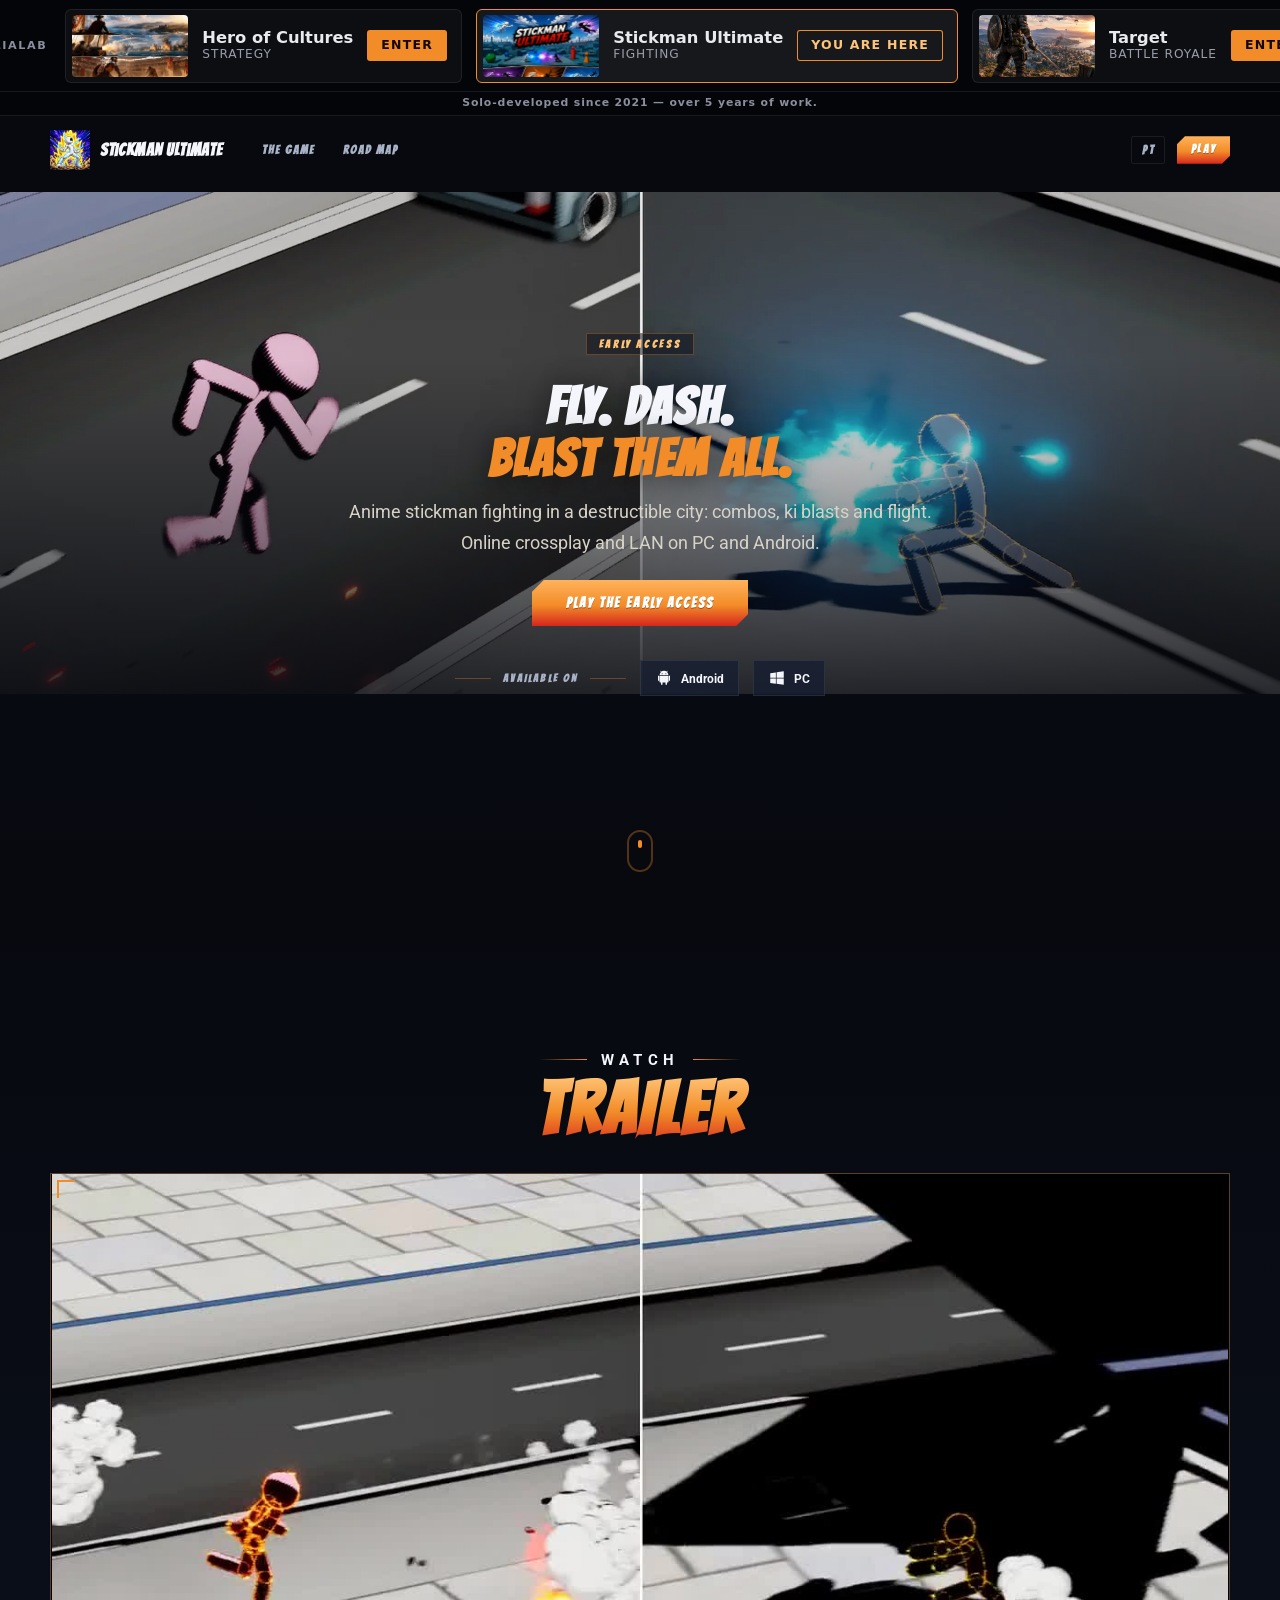
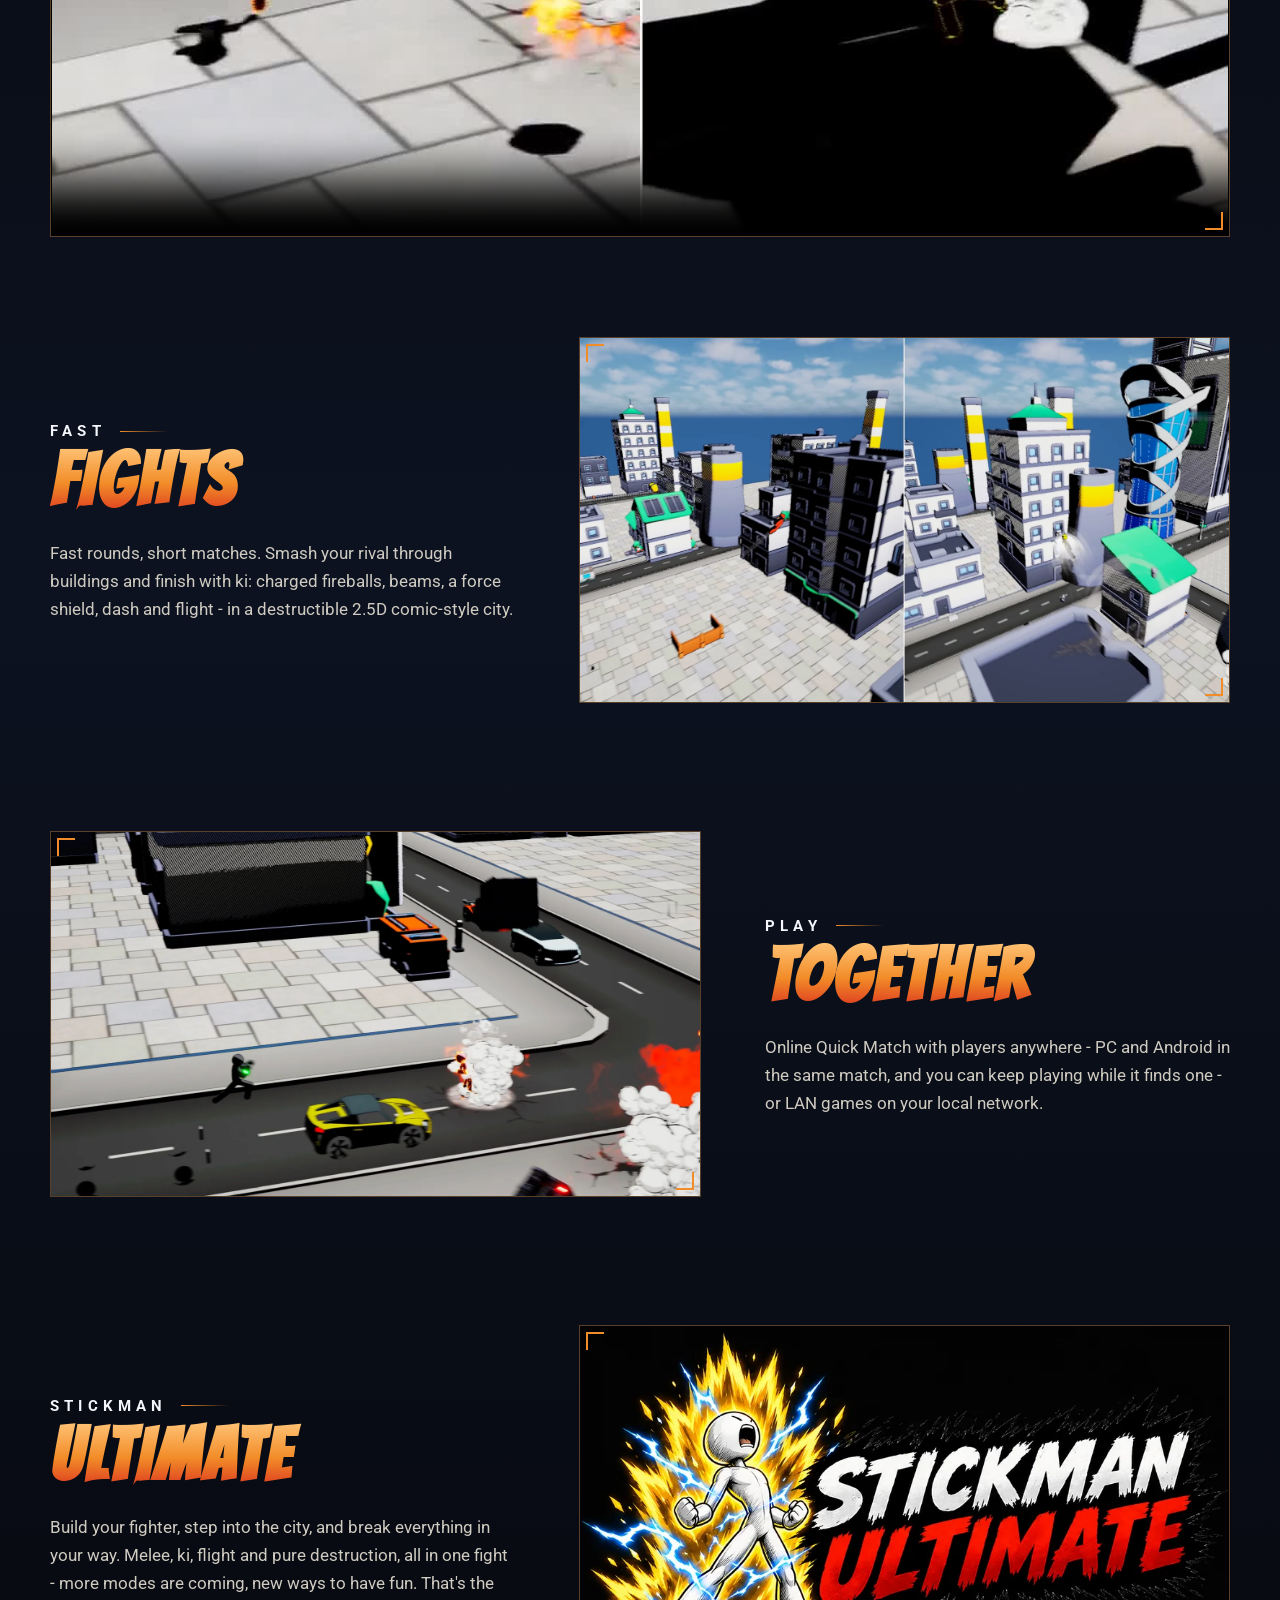
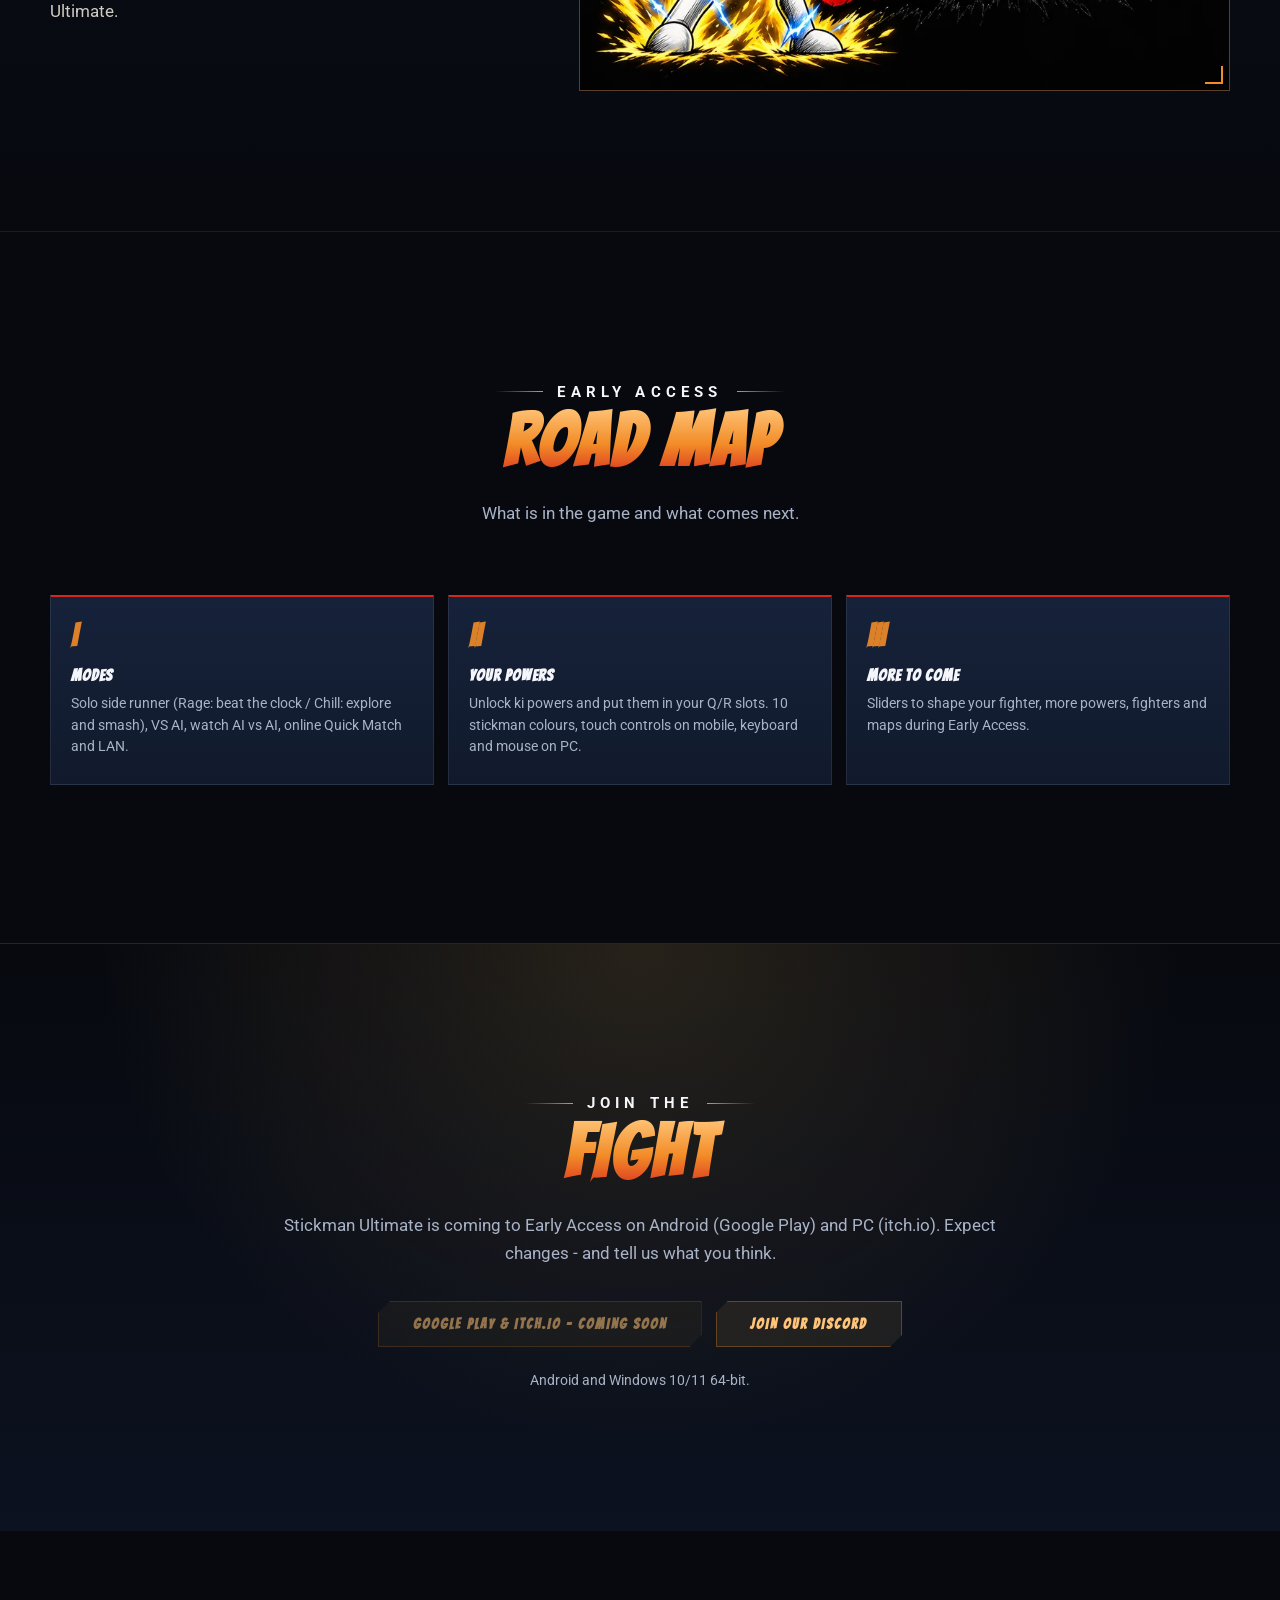
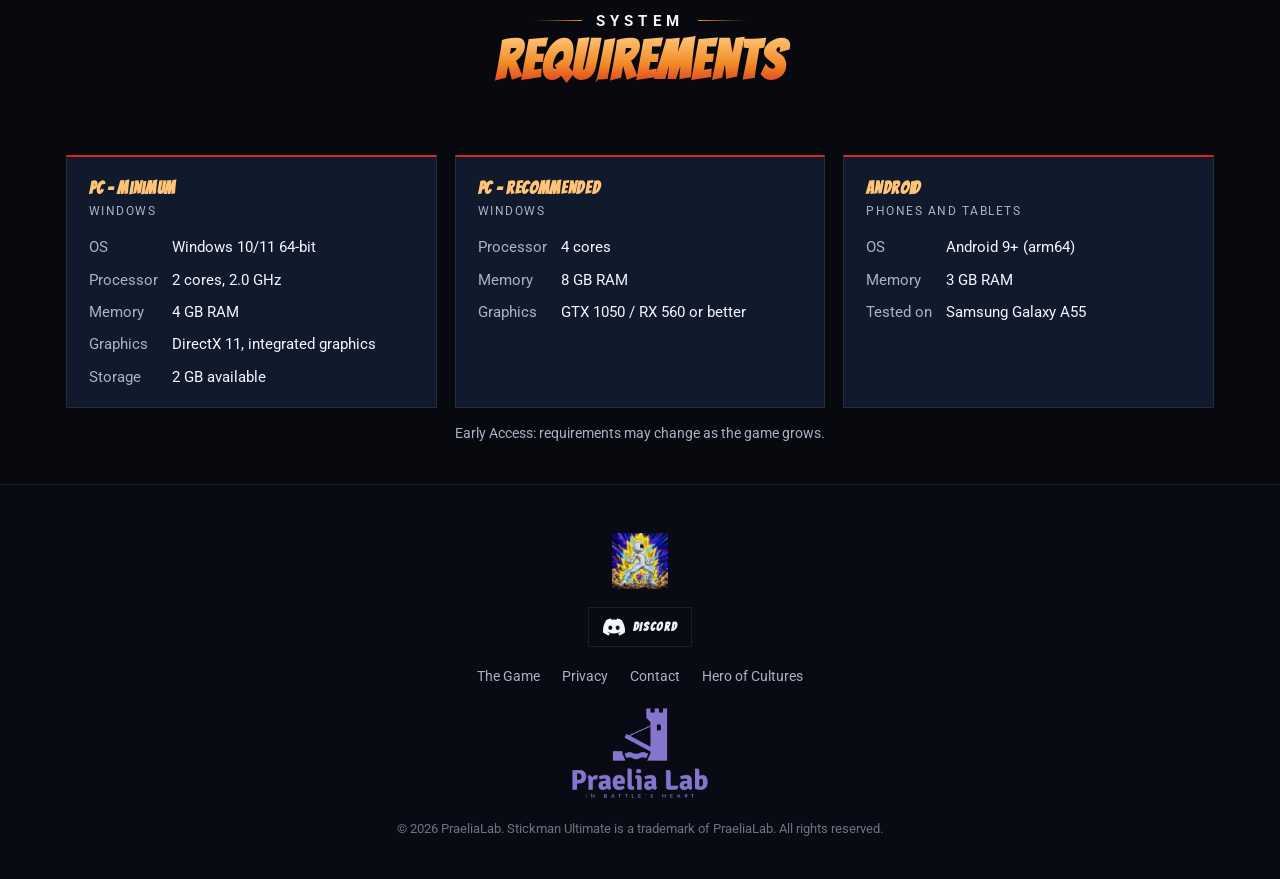
==== commit a6382d65: "Stickman page: trailer above Fights, new top photo (shifted up), gameplay captures for Fights and To" ====
--- a/stickman/index.html
+++ b/stickman/index.html
@@ -19,8 +19,8 @@
   <link rel="preconnect" href="https://fonts.googleapis.com">
   <link rel="preconnect" href="https://fonts.gstatic.com" crossorigin>
   <link href="https://fonts.googleapis.com/css2?family=Bangers&family=Roboto:wght@400;700&display=swap" rel="stylesheet">
-  <link rel="stylesheet" href="../css/style.css?v=20261009a">
-  <link rel="stylesheet" href="theme.css">
+  <link rel="stylesheet" href="../css/style.css?v=20261011a">
+  <link rel="stylesheet" href="theme.css?v=20261011f">
 </head>
 <body>
 
@@ -66,7 +66,7 @@
 <main id="top">
 
 <section class="hero">
-  <div class="hero__bg" style="background-image:url('img/hero.webp')" aria-hidden="true"></div>
+  <div class="hero__bg" style="background-image:url('img/hero.webp?v=2')" aria-hidden="true"></div>
   <div class="hero__shade" aria-hidden="true"></div>
   <div class="hero__content">
     <span class="badge" data-i18n="hero.badge">Early Access</span>
@@ -89,13 +89,20 @@
 </section>
 
 <section class="features" id="game">
+  <div class="trailer reveal">
+    <div class="section-head">
+      <p class="kicker" data-i18n="trailer.kicker">Watch</p>
+      <h2 class="bigword" data-i18n="trailer.word">Trailer</h2>
+    </div>
+    <figure class="slot slot--video"><video controls playsinline preload="metadata" poster="media/trailer_poster.jpg" src="media/trailer.mp4"></video></figure>
+  </div>
   <article class="feature reveal">
     <div class="feature__text">
       <p class="kicker" data-i18n="f1.kicker">Fast</p>
       <h2 class="bigword" data-i18n="f1.word">Fights</h2>
-      <p data-i18n="f1.text">Melee combos and counters, then smash your rival through buildings and finish with ki: charged fireballs, beams, a force shield, dash and superhero flight - in a destructible 2.5D comic-style city.</p>
+      <p data-i18n="f1.text">Fast rounds, short matches. Smash your rival through buildings and finish with ki: charged fireballs, beams, a force shield, dash and flight - in a destructible 2.5D comic-style city.</p>
     </div>
-    <figure class="slot"><img src="img/art_1.webp" alt="Concept art: two stickmen clash over a lava arena" loading="lazy"></figure>
+    <figure class="slot"><img src="img/shot_fights.webp" alt="Two stickmen trade ki blasts on a city street" loading="lazy"></figure>
   </article>
   <article class="feature feature--flip reveal">
     <div class="feature__text">
@@ -103,13 +110,13 @@
       <h2 class="bigword" data-i18n="f2.word">Together</h2>
       <p data-i18n="f2.text">Online Quick Match with players anywhere - PC and Android in the same match, and you can keep playing while it finds one - or LAN games on your local network.</p>
     </div>
-    <figure class="slot"><img src="img/shot_games.webp" alt="The game list on a phone: online and LAN games" loading="lazy"></figure>
+    <figure class="slot"><img src="img/shot_together.webp" alt="A ki blast sends a car flying while a stickman charges in" loading="lazy"></figure>
   </article>
   <article class="feature reveal">
     <div class="feature__text">
       <p class="kicker" data-i18n="f3.kicker">Stickman</p>
       <h2 class="bigword" data-i18n="f3.word">Ultimate</h2>
-      <p data-i18n="f3.text">Real-time modes, turn-based modes and mixed or crossover modes. That is the Ultimate: crossing mechanics and finding dynamic ways to play, like a sandbox. Also coming: sliders to shape your fighter, always with the stickman look.</p>
+      <p data-i18n="f3.text">Build your fighter, step into the city, and break everything in your way. Melee, ki, flight and pure destruction, all in one fight - more modes are coming, new ways to have fun. That's the Ultimate.</p>
     </div>
     <figure class="slot"><img src="img/logo.webp" alt="Stickman Ultimate logo: a white stickman powering up in a golden aura" loading="lazy"></figure>
   </article>
@@ -164,7 +171,7 @@
 </footer>
 
 <script src="content.js?v=20261009a"></script>
-<script src="i18n.js?v=20261009a"></script>
+<script src="i18n.js?v=20261011c"></script>
 <script src="../js/main.js?v=20261006c"></script>
 </body>
 </html>
--- a/css/style.css
+++ b/css/style.css
@@ -475,3 +475,6 @@
   .news .card { grid-template-columns: 1fr; }
   .news .card .slot { border-right: 0; border-bottom: 1px solid var(--line-soft); }
 }
+.trailer { max-width: var(--wrap); margin: 0 auto clamp(56px, 8vw, 100px); }
+.trailer .section-head { margin-bottom: 24px; }
+.slot--video video { width: 100%; height: 100%; object-fit: contain; background: #000; display: block; }
--- a/stickman/theme.css
+++ b/stickman/theme.css
@@ -20,7 +20,7 @@
 .btn--gold { background: linear-gradient(180deg, #ffb35c, var(--gold) 55%, var(--gold-lo)); color: #fff; text-shadow: 0 1px 0 rgba(0, 0, 0, .35); }
 .kicker { font-family: var(--f-body); font-weight: 700; }
 /* The key art carries the logo in its middle: the text sits under it. */
-.hero { align-items: start; padding-top: calc(var(--nav-h) + var(--games-h) + 8px + min(28vw, 430px)); padding-bottom: 80px; }
+.hero { align-items: start; padding-top: calc(var(--nav-h) + var(--games-h) + 8px + min(11vw, 170px)); padding-bottom: 80px; }
 .hero__headline { font-size: clamp(2rem, 4.5vw, 3.2rem); }
 .hero__lead { margin: 12px 0 22px; }
 .hero__bg { background-position: center top; }
@@ -28,4 +28,4 @@
 .hero__headline em { color: var(--gold); }
 .era__num { font-family: var(--f-display); }
 /* The whole key art (logo included) across the top, never a cropped cover; the text sits under the logo. */
-.hero__bg { background-size: min(100%, 1536px) auto; background-position: center calc(var(--nav-h) + var(--games-h) + 8px); background-repeat: no-repeat; animation: none; inset: 0; width: 100%; height: 100%; }
+.hero__bg { background-size: min(100%, 1536px) auto; clip-path: inset(calc(var(--nav-h) + var(--games-h) + 8px) 0 0 0); background-position: center calc(var(--nav-h) + var(--games-h) + 8px - min(17vw, 260px)); background-repeat: no-repeat; animation: none; inset: 0; width: 100%; height: 100%; }
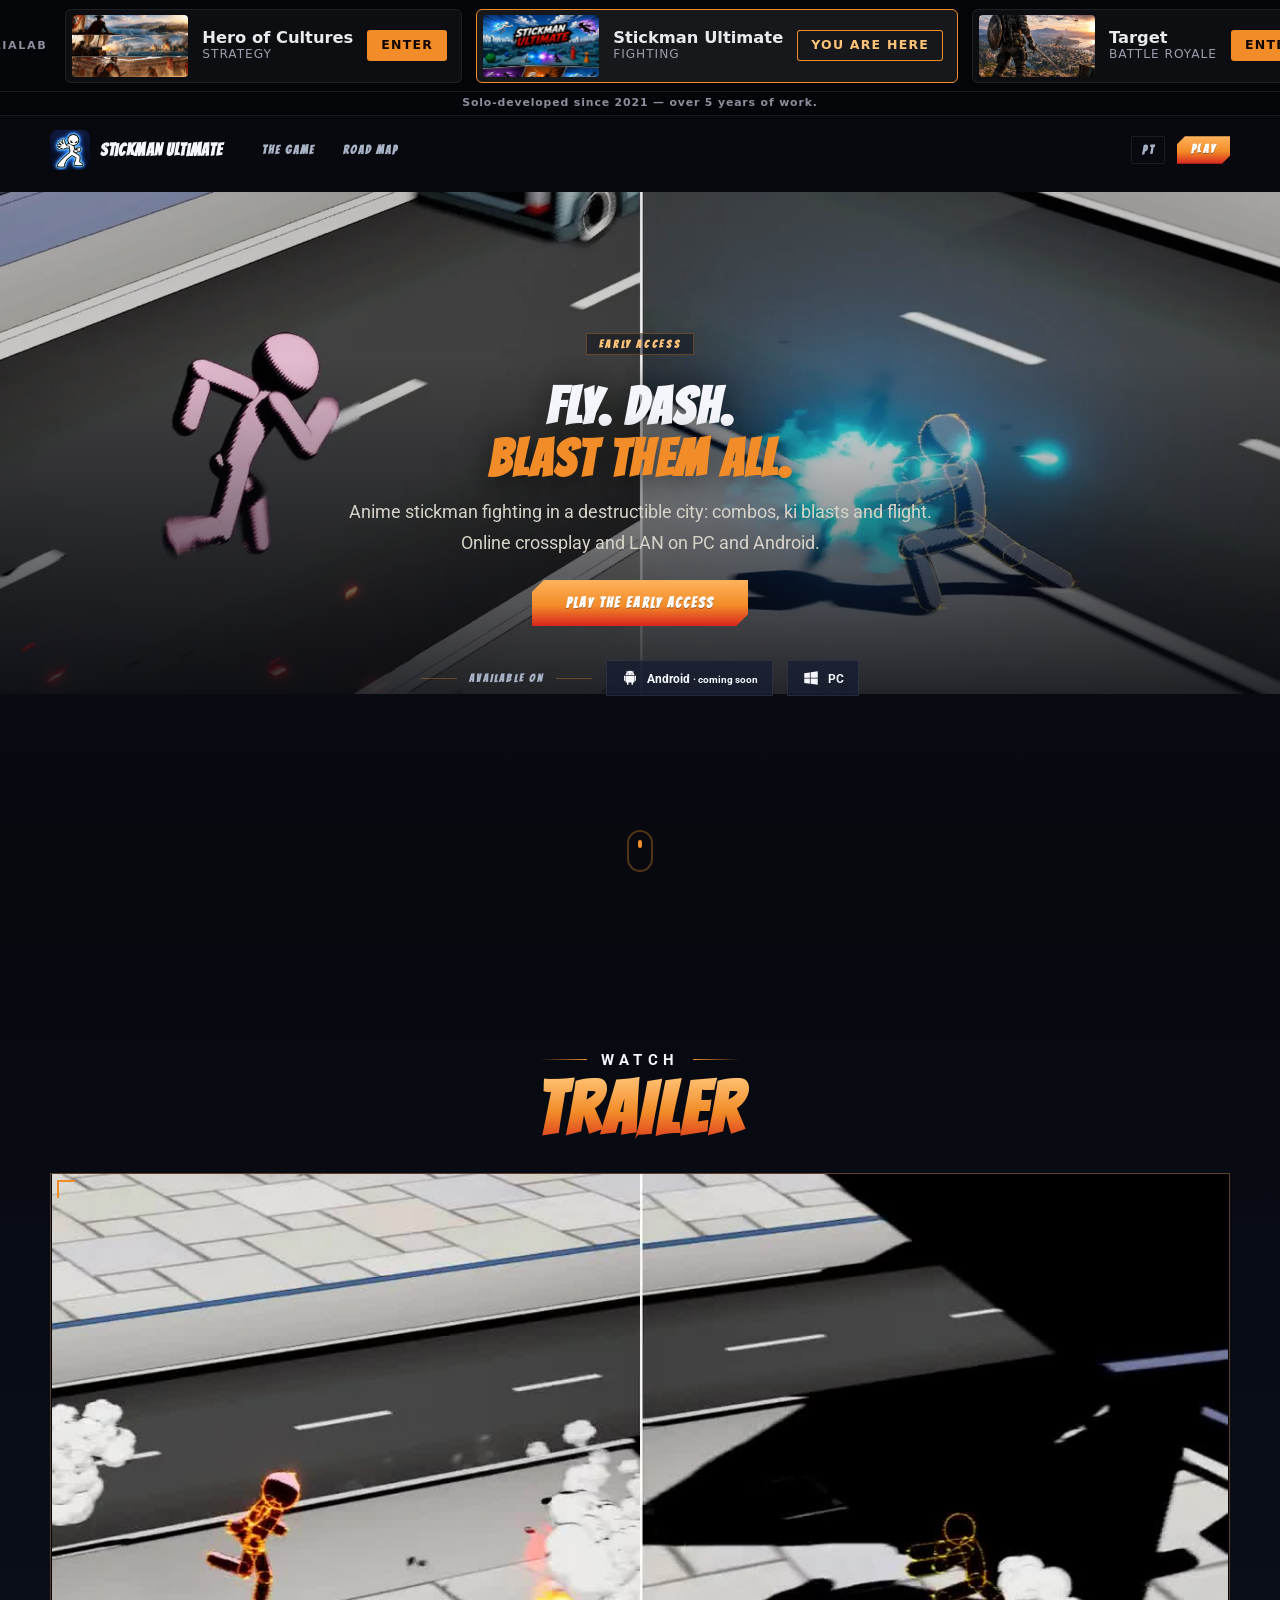
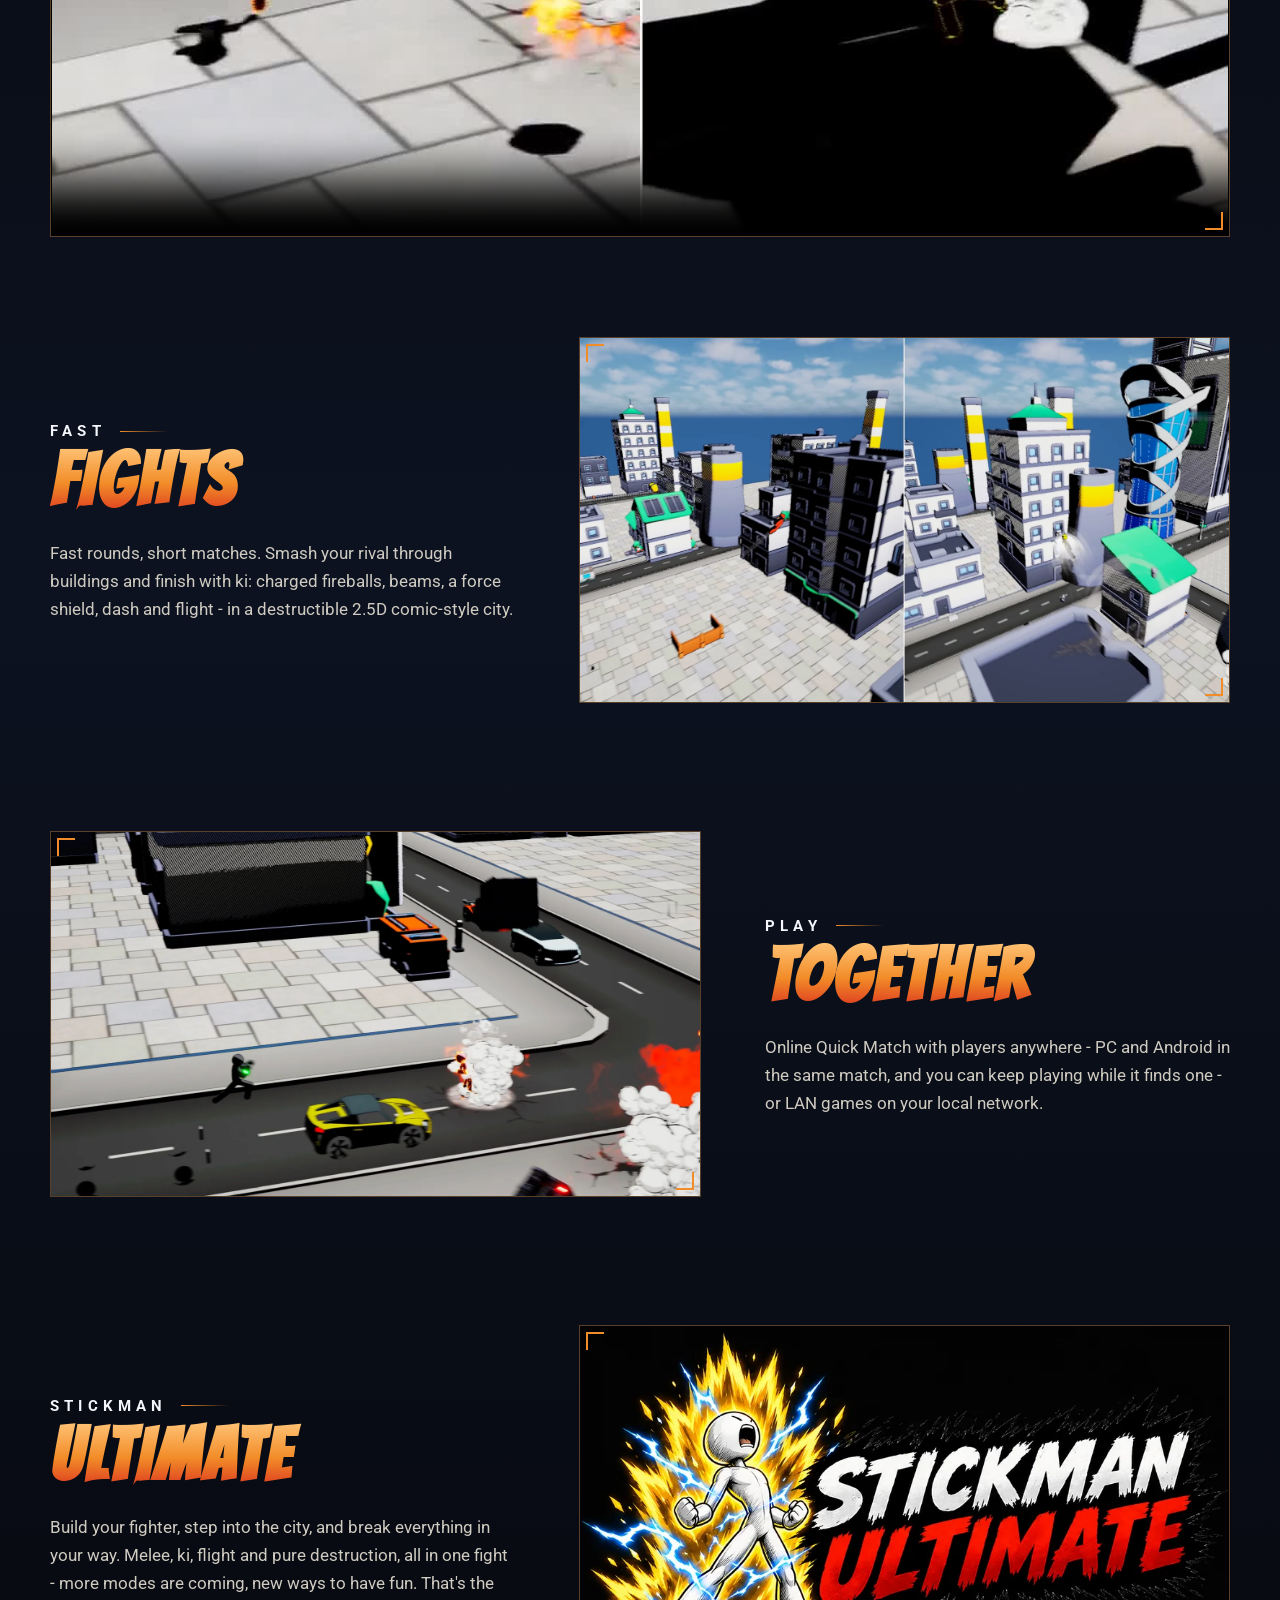
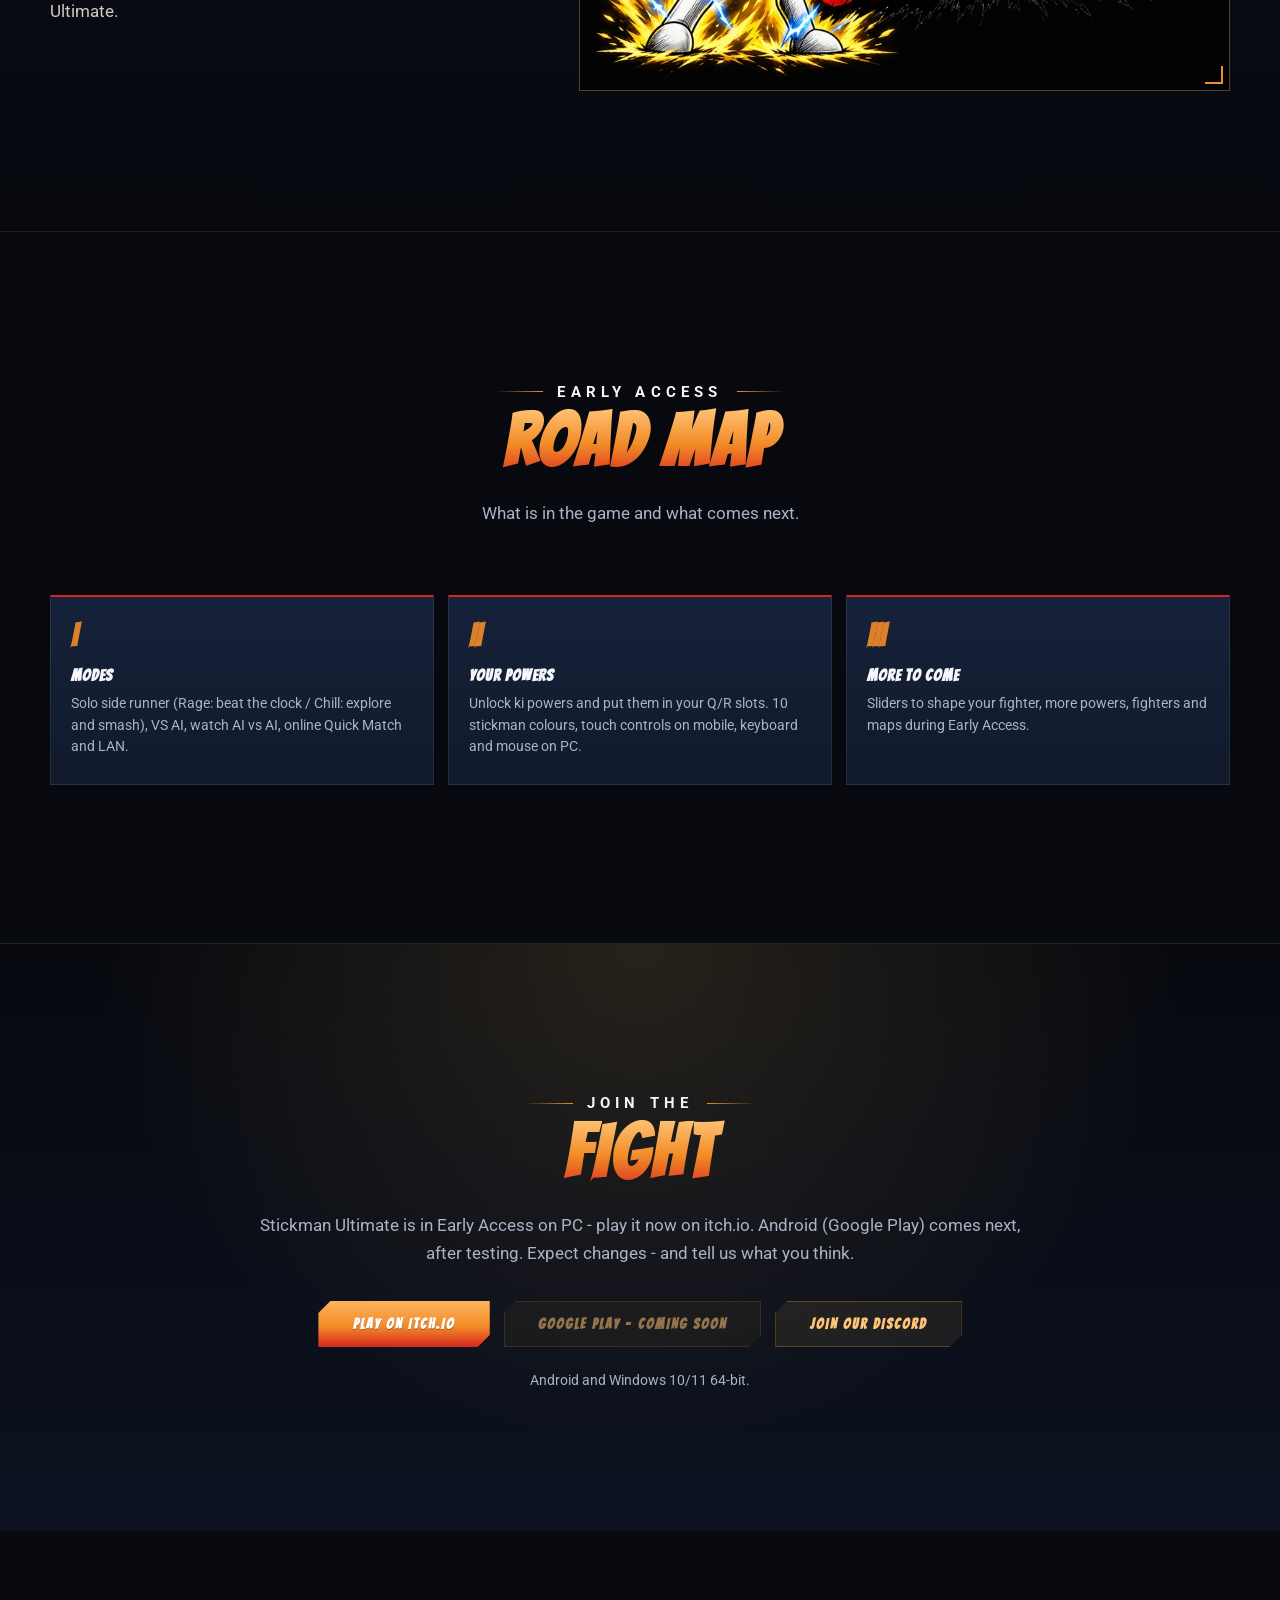
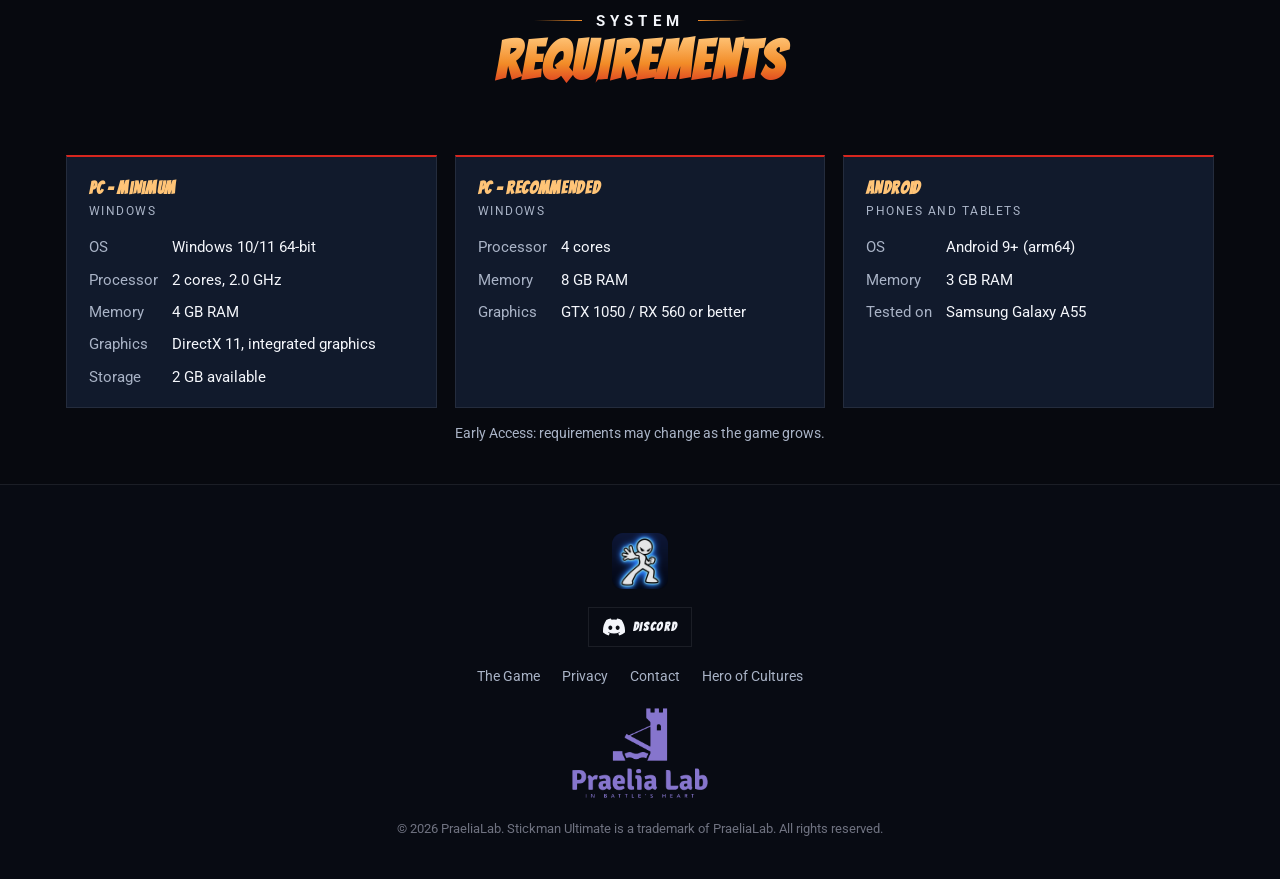
==== commit d7ffff23: "Stickman: playable on itch.io (Play on itch.io button, PC available now, Android/Google Play coming " ====
--- a/stickman/index.html
+++ b/stickman/index.html
@@ -9,13 +9,13 @@
   <meta name="description" content="Stickman Ultimate is a fast, flashy stickman fighting game: online and LAN battles on PC and Android, in Early Access. By PraeliaLab.">
   <meta property="og:title" content="Stickman Ultimate">
   <meta property="og:description" content="Fast stickman fighting: online & LAN battles. Early Access on Android and PC.">
-  <meta property="og:image" content="https://heroofcultures.com/stickman/img/feature.webp">
+  <meta property="og:image" content="https://heroofcultures.com/stickman/img/og.jpg">
   <meta property="og:url" content="https://heroofcultures.com/stickman/">
   <meta name="twitter:card" content="summary_large_image">
   <meta property="og:type" content="website">
   <meta name="theme-color" content="#07090f">
-  <link rel="icon" type="image/png" href="img/icon.png">
-  <link rel="apple-touch-icon" href="img/icon.png">
+  <link rel="icon" type="image/png" href="img/icon.png?v=2">
+  <link rel="apple-touch-icon" href="img/icon.png?v=2">
   <link rel="preconnect" href="https://fonts.googleapis.com">
   <link rel="preconnect" href="https://fonts.gstatic.com" crossorigin>
   <link href="https://fonts.googleapis.com/css2?family=Bangers&family=Roboto:wght@400;700&display=swap" rel="stylesheet">
@@ -46,7 +46,7 @@
 <header class="nav" id="nav">
   <div class="nav__bar">
     <a class="nav__brand" href="#top" aria-label="Stickman Ultimate — home">
-      <img src="img/icon.png" alt="" width="40" height="40">
+      <img src="img/icon.png?v=2" alt="" width="40" height="40">
       <span>Stickman Ultimate</span>
     </a>
     <nav class="nav__links" id="navLinks" aria-label="Main">
@@ -77,7 +77,7 @@
       <span class="platforms__label" data-i18n="hero.available">Available on</span>
       <span class="platform" title="Android">
         <svg viewBox="0 0 24 24" aria-hidden="true"><path d="M6 9h12v8a1 1 0 0 1-1 1h-1v3h-2v-3h-4v3H8v-3H7a1 1 0 0 1-1-1zM4 9h1.5v6.5H4zM18.5 9H20v6.5h-1.5zM6.2 8a5.8 5.8 0 0 1 11.6 0zM9.5 5.5a.7.7 0 1 0 0 1.4.7.7 0 0 0 0-1.4m5 0a.7.7 0 1 0 0 1.4.7.7 0 0 0 0-1.4M7.6 2.3l1.3 2-.6.4-1.3-2zm8.8 0 .6.4-1.3 2-.6-.4z"/></svg>
-        <span>Android</span>
+        <span>Android <small data-i18n="hero.soon">· coming soon</small></span>
       </span>
       <span class="platform" title="Windows PC">
         <svg viewBox="0 0 24 24" aria-hidden="true"><path d="M3 5.5 10.5 4.5v7H3zM11.5 4.3 21 3v8.5h-9.5zM3 12.5h7.5v7L3 18.5zM11.5 12.5H21V21l-9.5-1.3z"/></svg>
@@ -135,11 +135,11 @@
   <div class="play__inner reveal">
     <p class="kicker" data-i18n="play.kicker">Join the</p>
     <h2 class="bigword" data-i18n="play.word">Fight</h2>
-    <p class="section-head__lead" data-i18n="play.lead">Stickman Ultimate is coming to Early Access on Android (Google Play) and PC (itch.io). Expect changes - and tell us what you think.</p>
+    <p class="section-head__lead" data-i18n="play.lead">Stickman Ultimate is in Early Access on PC - play it now on itch.io. Android (Google Play) comes next, after testing. Expect changes - and tell us what you think.</p>
     <div class="play__buttons">
       <a class="btn btn--gold btn--lg" data-link="googlePlay" href="#">Google Play</a>
-      <a class="btn btn--gold btn--lg" data-link="itch" href="#">itch.io</a>
-      <span class="btn btn--outline btn--lg is-soon" aria-disabled="true" data-i18n="play.soon">Google Play &amp; itch.io - coming soon</span>
+      <a class="btn btn--gold btn--lg" data-link="itch" href="#" data-i18n="play.itch">Play on itch.io</a>
+      <span class="btn btn--outline btn--lg is-soon" aria-disabled="true" data-i18n="play.soon">Google Play - coming soon</span>
       <a class="btn btn--outline btn--lg btn--icon" data-link="discord" href="#"><span data-i18n="play.discord">Join our Discord</span></a>
     </div>
     <p class="play__note" data-i18n="play.note">Android and Windows 10/11 64-bit.</p>
@@ -158,7 +158,7 @@
 </main>
 
 <footer class="footer">
-  <img class="footer__logo" src="img/icon.png" alt="" width="56" height="56">
+  <img class="footer__logo" src="img/icon.png?v=2" alt="" width="56" height="56">
   <div class="social" id="social"></div>
   <nav class="footer__links" aria-label="Footer">
     <a href="#game" data-i18n="nav.game">The Game</a>
@@ -170,8 +170,8 @@
   <p class="footer__copy">© <span id="year">2026</span> PraeliaLab. Stickman Ultimate is a trademark of PraeliaLab. <span data-i18n="footer.rights">All rights reserved.</span></p>
 </footer>
 
-<script src="content.js?v=20261009a"></script>
-<script src="i18n.js?v=20261011c"></script>
+<script src="content.js?v=20261012a"></script>
+<script src="i18n.js?v=20261012a"></script>
 <script src="../js/main.js?v=20261006c"></script>
 </body>
 </html>
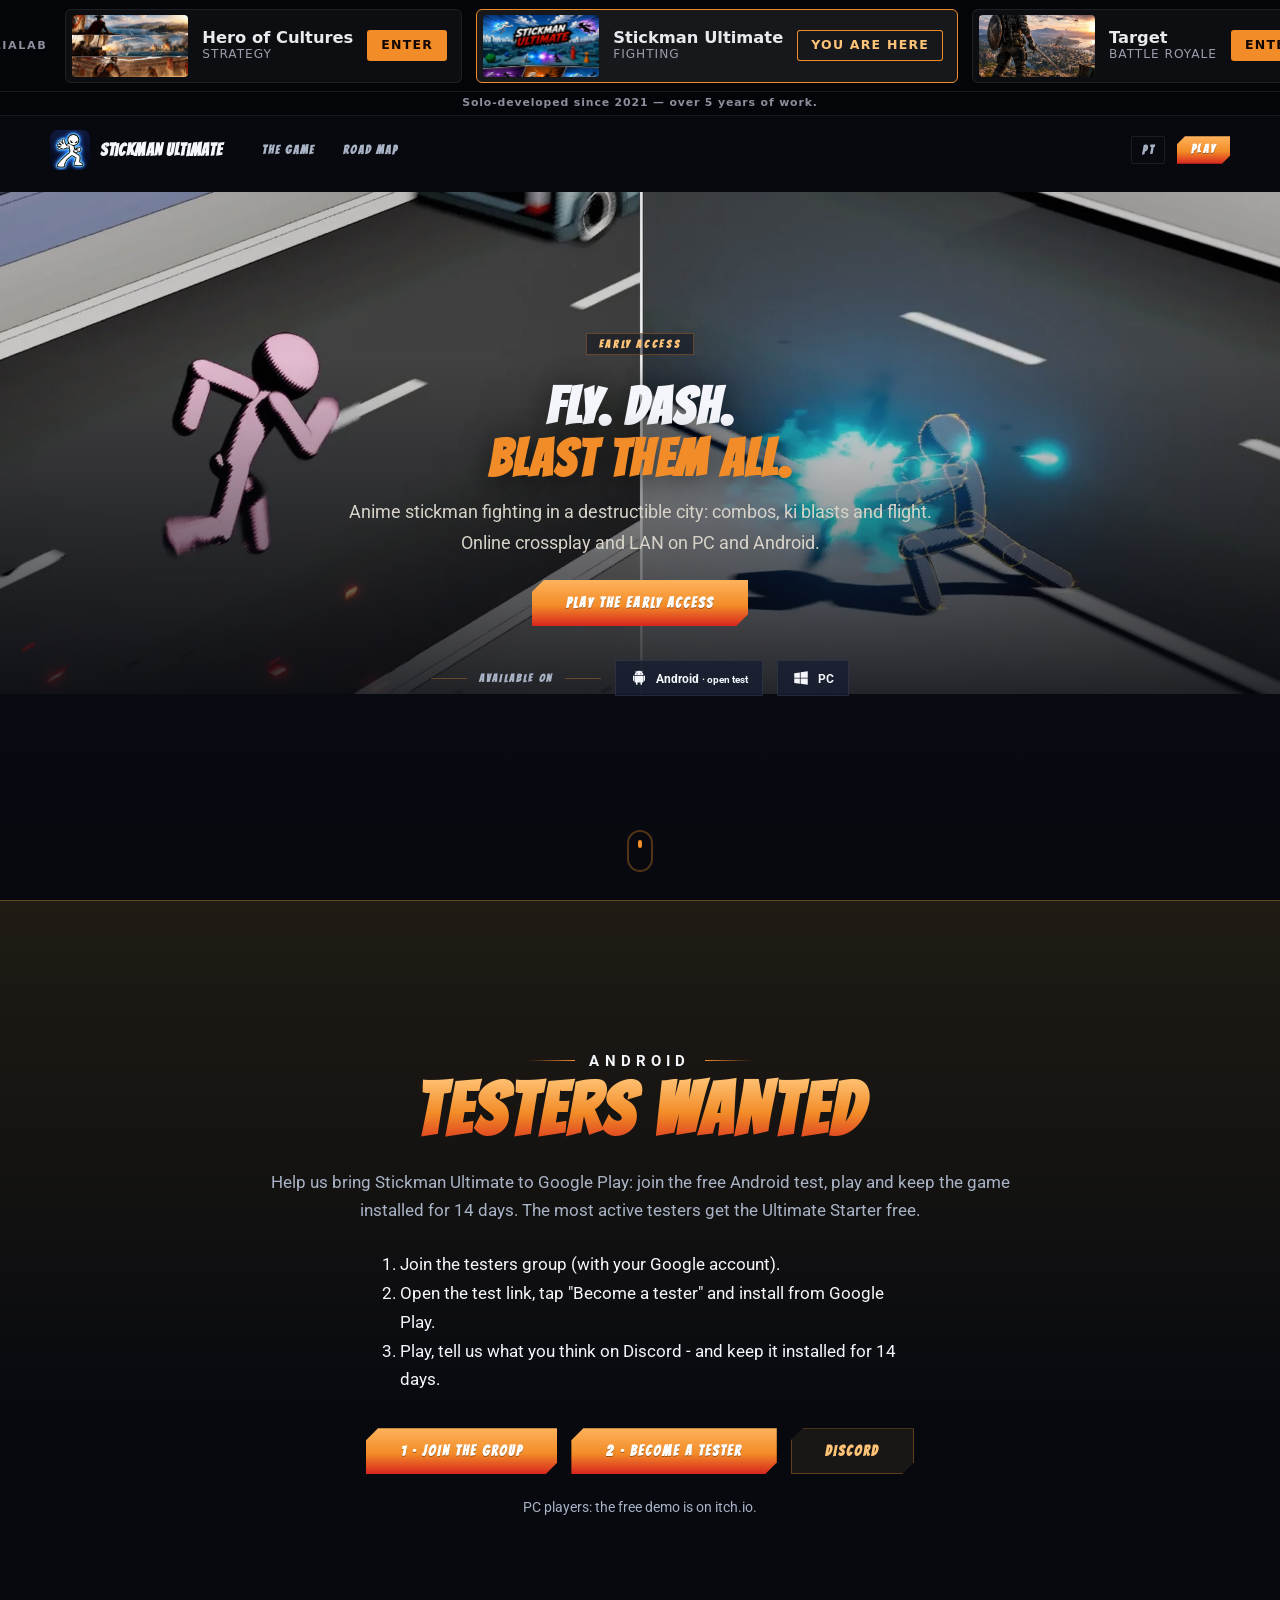
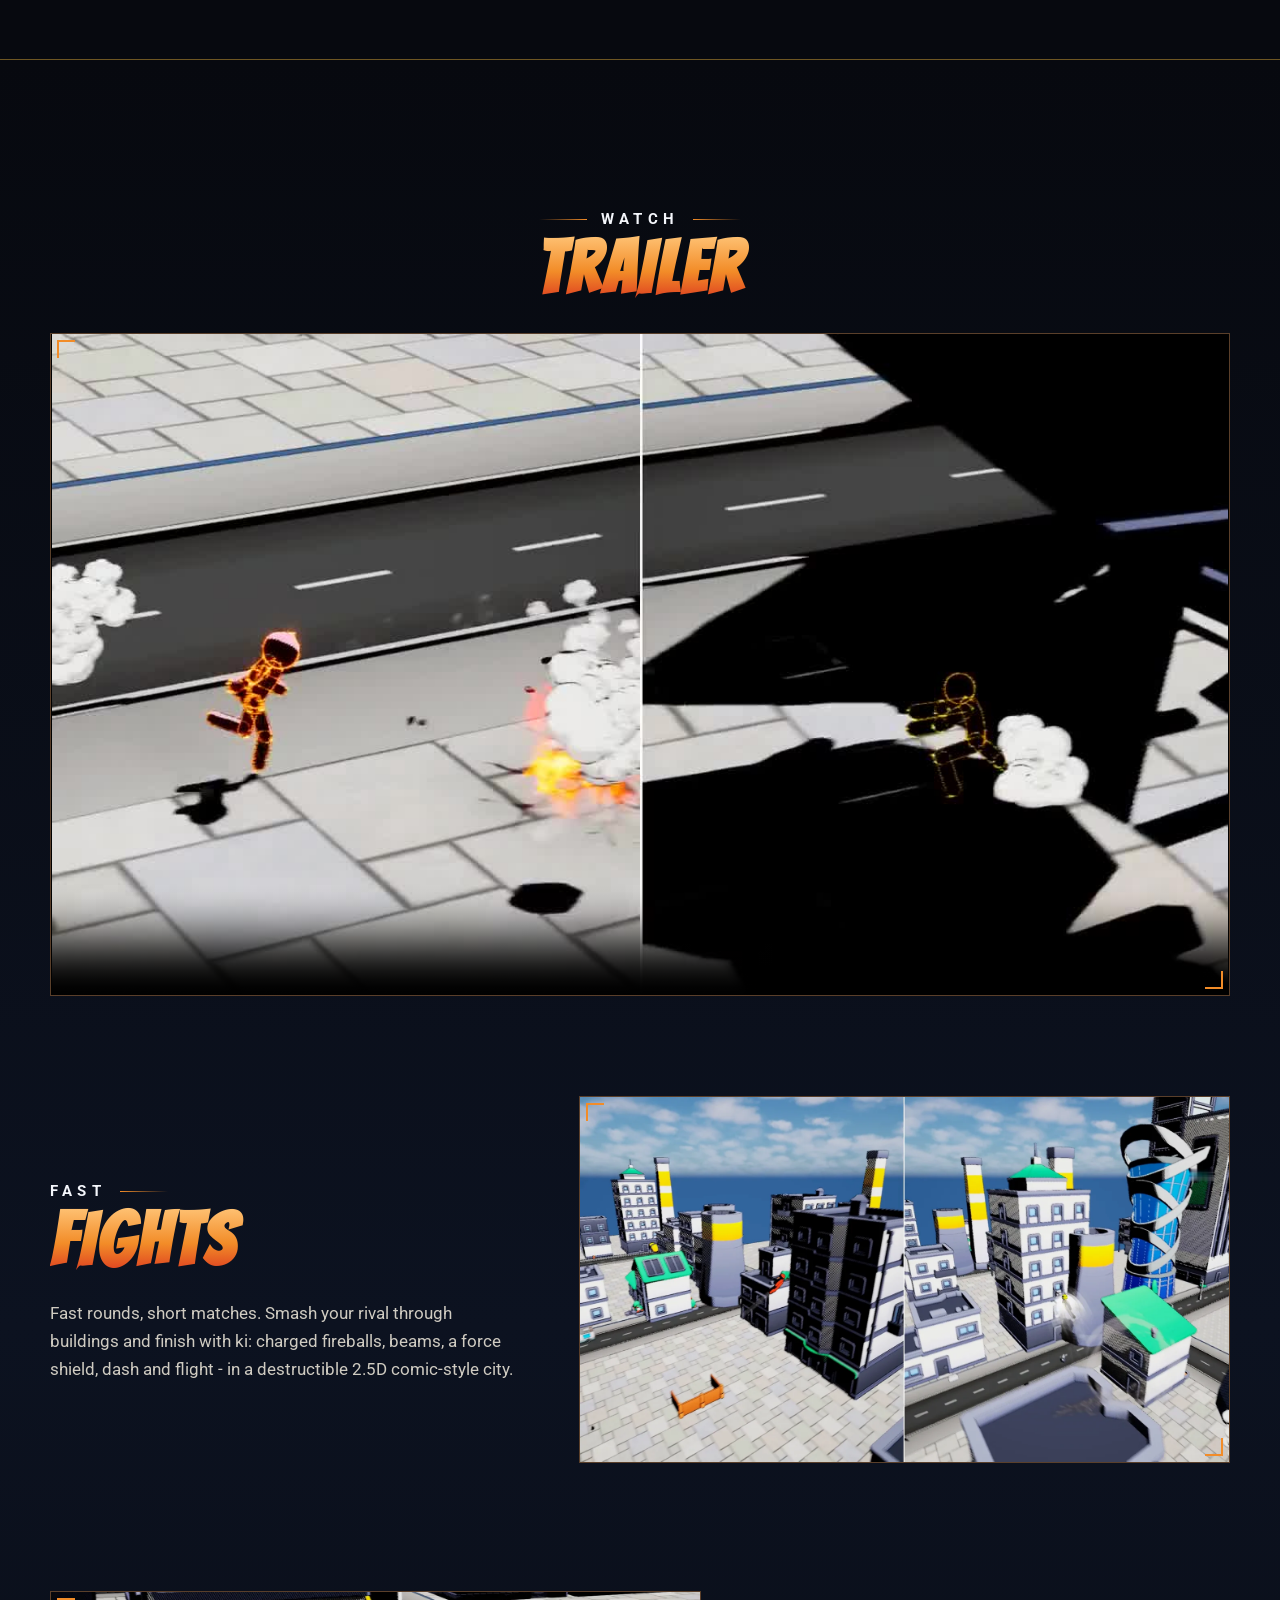
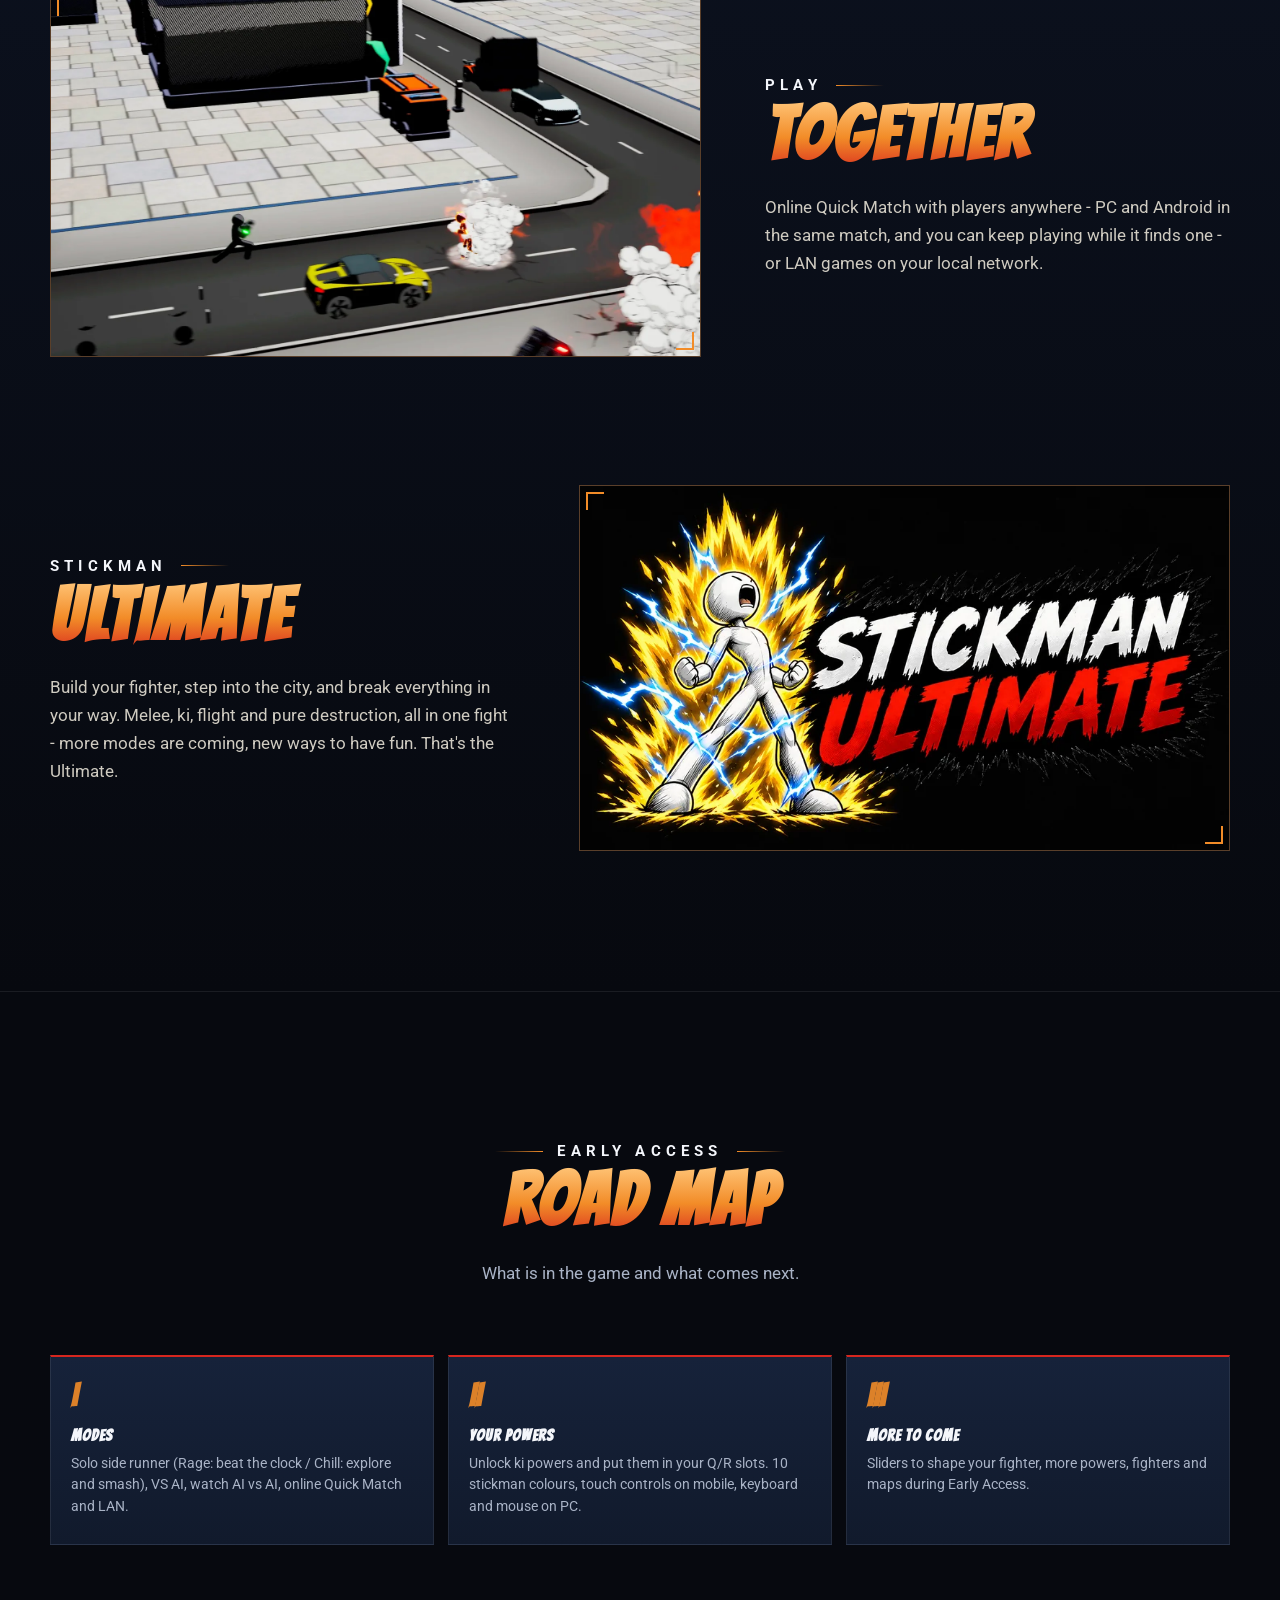
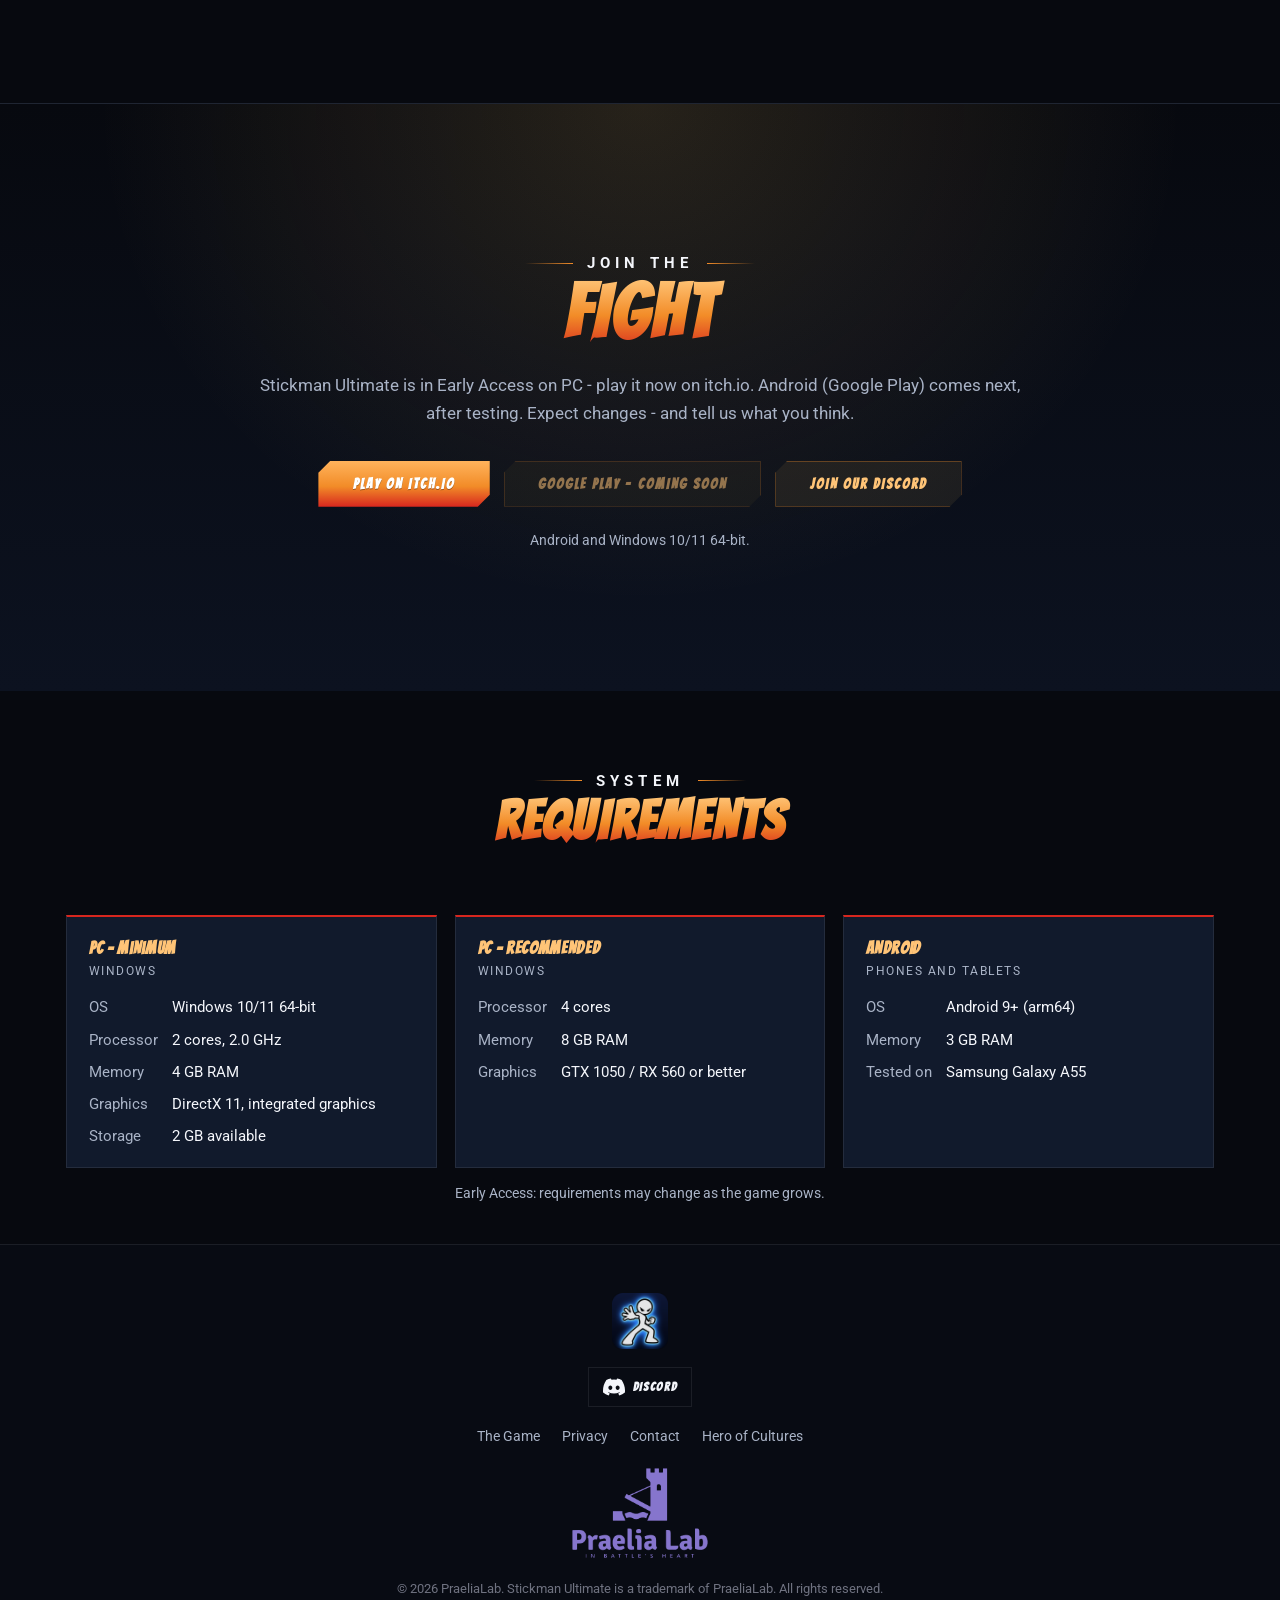
==== commit 425604fe: "Stickman page: Android testers wanted section (Google Play closed test links, 14 days, reward) Co-Au" ====
--- a/stickman/index.html
+++ b/stickman/index.html
@@ -21,6 +21,10 @@
   <link href="https://fonts.googleapis.com/css2?family=Bangers&family=Roboto:wght@400;700&display=swap" rel="stylesheet">
   <link rel="stylesheet" href="../css/style.css?v=20261011a">
   <link rel="stylesheet" href="theme.css?v=20261011f">
+<style>
+  .testers { background: linear-gradient(180deg, rgba(255,196,64,.10), transparent 70%); border-top: 1px solid rgba(255,196,64,.35); border-bottom: 1px solid rgba(255,196,64,.35); }
+  .testers__steps { max-width: 560px; margin: 26px auto 0; text-align: left; line-height: 1.7; }
+</style>
 </head>
 <body>
 
@@ -77,7 +81,7 @@
       <span class="platforms__label" data-i18n="hero.available">Available on</span>
       <span class="platform" title="Android">
         <svg viewBox="0 0 24 24" aria-hidden="true"><path d="M6 9h12v8a1 1 0 0 1-1 1h-1v3h-2v-3h-4v3H8v-3H7a1 1 0 0 1-1-1zM4 9h1.5v6.5H4zM18.5 9H20v6.5h-1.5zM6.2 8a5.8 5.8 0 0 1 11.6 0zM9.5 5.5a.7.7 0 1 0 0 1.4.7.7 0 0 0 0-1.4m5 0a.7.7 0 1 0 0 1.4.7.7 0 0 0 0-1.4M7.6 2.3l1.3 2-.6.4-1.3-2zm8.8 0 .6.4-1.3 2-.6-.4z"/></svg>
-        <span>Android <small data-i18n="hero.soon">· coming soon</small></span>
+        <span>Android <small data-i18n="hero.test">· open test</small></span>
       </span>
       <span class="platform" title="Windows PC">
         <svg viewBox="0 0 24 24" aria-hidden="true"><path d="M3 5.5 10.5 4.5v7H3zM11.5 4.3 21 3v8.5h-9.5zM3 12.5h7.5v7L3 18.5zM11.5 12.5H21V21l-9.5-1.3z"/></svg>
@@ -86,6 +90,25 @@
     </div>
   </div>
   <a class="hero__scroll" href="#game" aria-label="Scroll down"><span></span></a>
+</section>
+
+<section class="play testers" id="testers">
+  <div class="play__inner reveal">
+    <p class="kicker" data-i18n="test.kicker">Android</p>
+    <h2 class="bigword" data-i18n="test.word">Testers wanted</h2>
+    <p class="section-head__lead" data-i18n="test.lead">Help us bring Stickman Ultimate to Google Play: join the free Android test, play and keep the game installed for 14 days. The most active testers get the Ultimate Starter free.</p>
+    <ol class="testers__steps">
+      <li data-i18n="test.s1">Join the testers group (with your Google account).</li>
+      <li data-i18n="test.s2">Open the test link, tap "Become a tester" and install from Google Play.</li>
+      <li data-i18n="test.s3">Play, tell us what you think on Discord - and keep it installed for 14 days.</li>
+    </ol>
+    <div class="play__buttons">
+      <a class="btn btn--gold btn--lg" href="https://groups.google.com/g/stickman-ultimate-testers" target="_blank" rel="noopener" data-i18n="test.b1">1 · Join the group</a>
+      <a class="btn btn--gold btn--lg" href="https://play.google.com/apps/testing/com.praelialab.stickman" target="_blank" rel="noopener" data-i18n="test.b2">2 · Become a tester</a>
+      <a class="btn btn--outline btn--lg" data-link="discord" href="#" data-i18n="test.b3">Discord</a>
+    </div>
+    <p class="play__note" data-i18n="test.note">PC players: the free demo is on itch.io.</p>
+  </div>
 </section>
 
 <section class="features" id="game">
@@ -170,7 +193,7 @@
   <p class="footer__copy">© <span id="year">2026</span> PraeliaLab. Stickman Ultimate is a trademark of PraeliaLab. <span data-i18n="footer.rights">All rights reserved.</span></p>
 </footer>
 
-<script src="content.js?v=20261012a"></script>
+<script src="content.js?v=20261012b"></script>
 <script src="i18n.js?v=20261012a"></script>
 <script src="../js/main.js?v=20261006c"></script>
 </body>
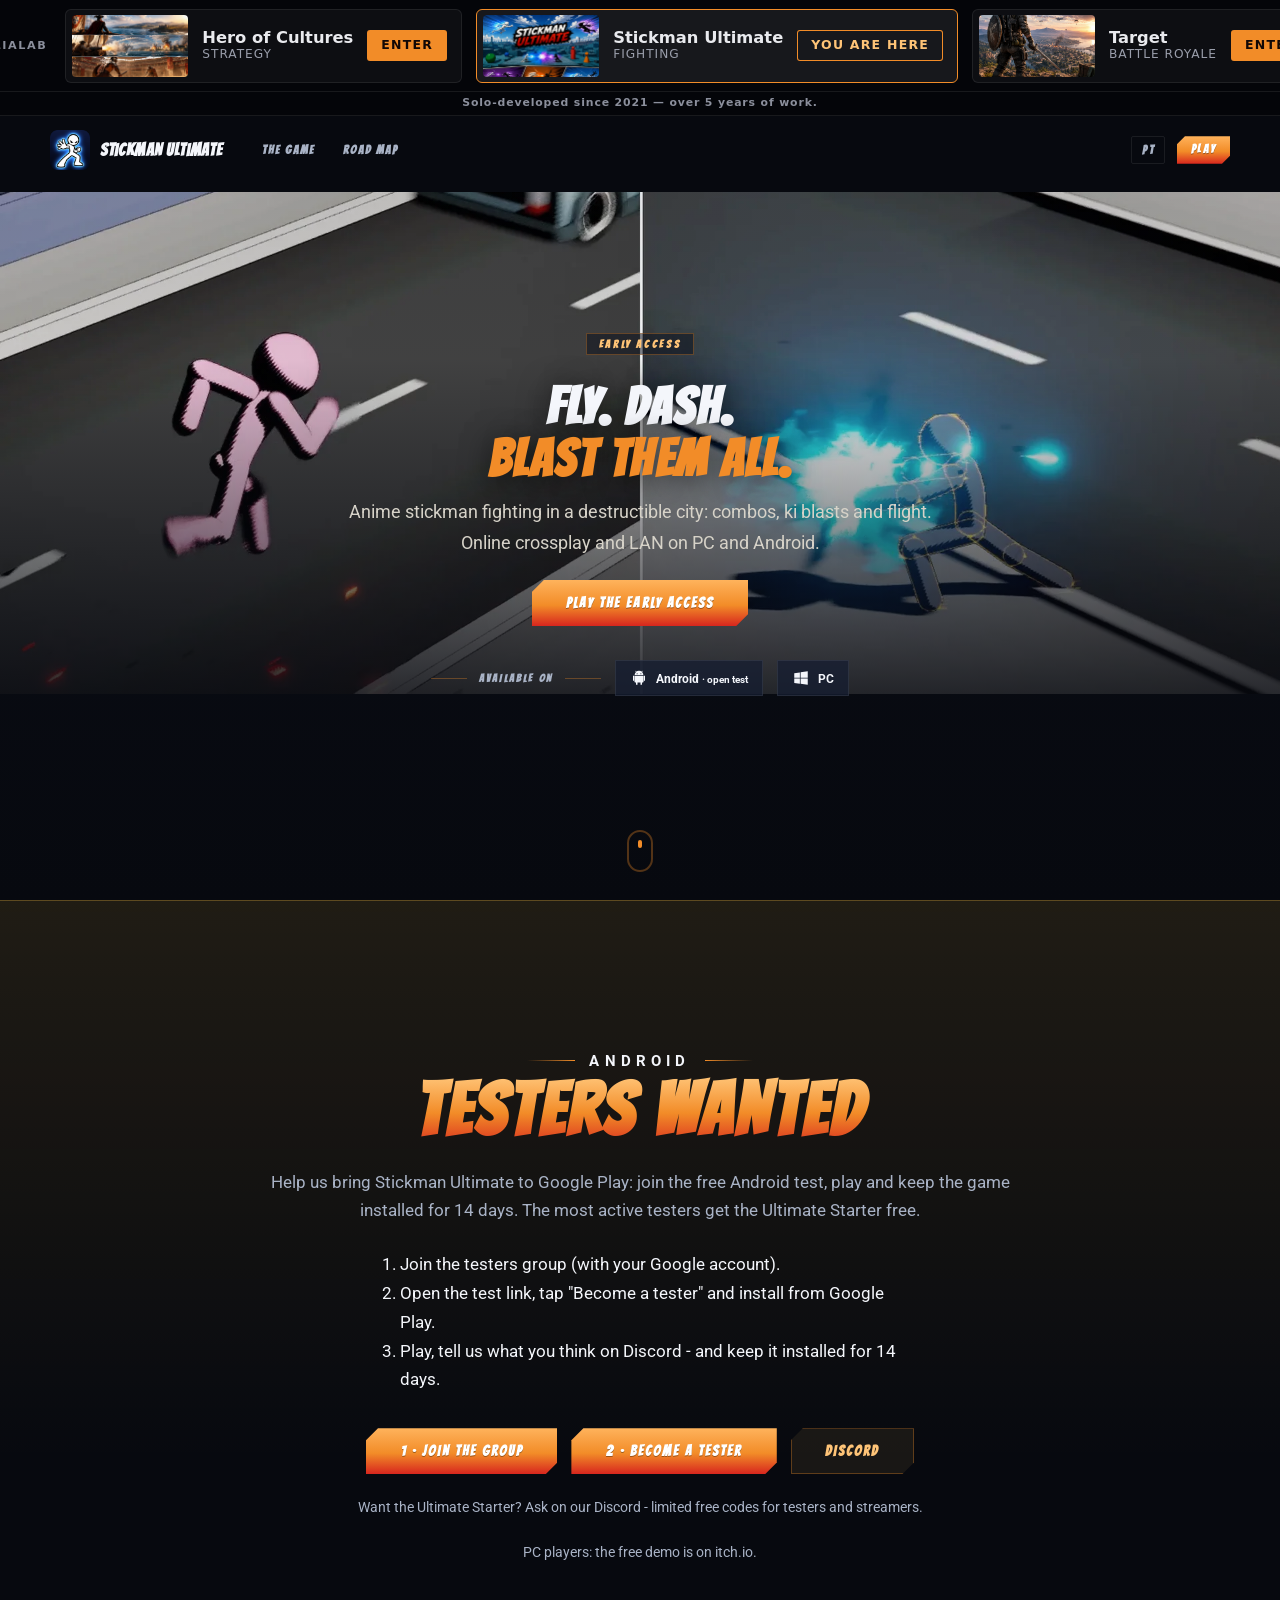
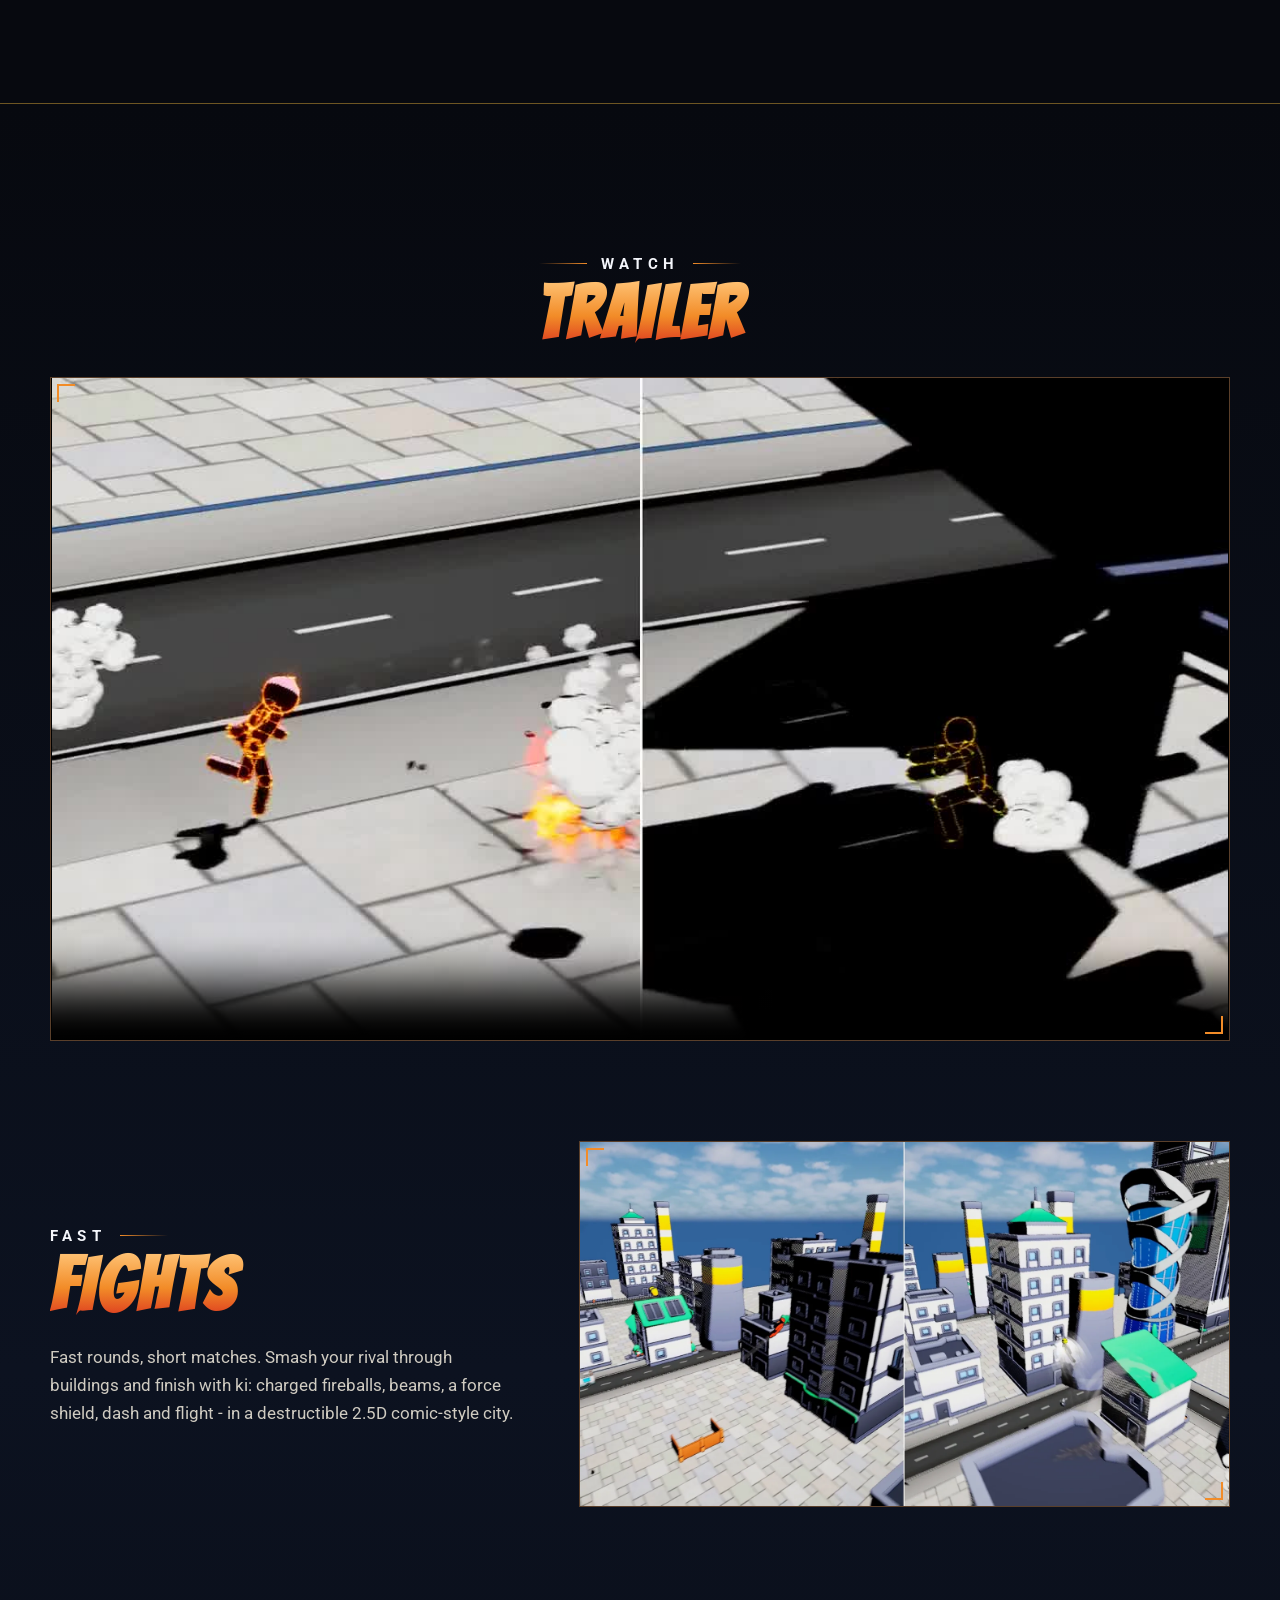
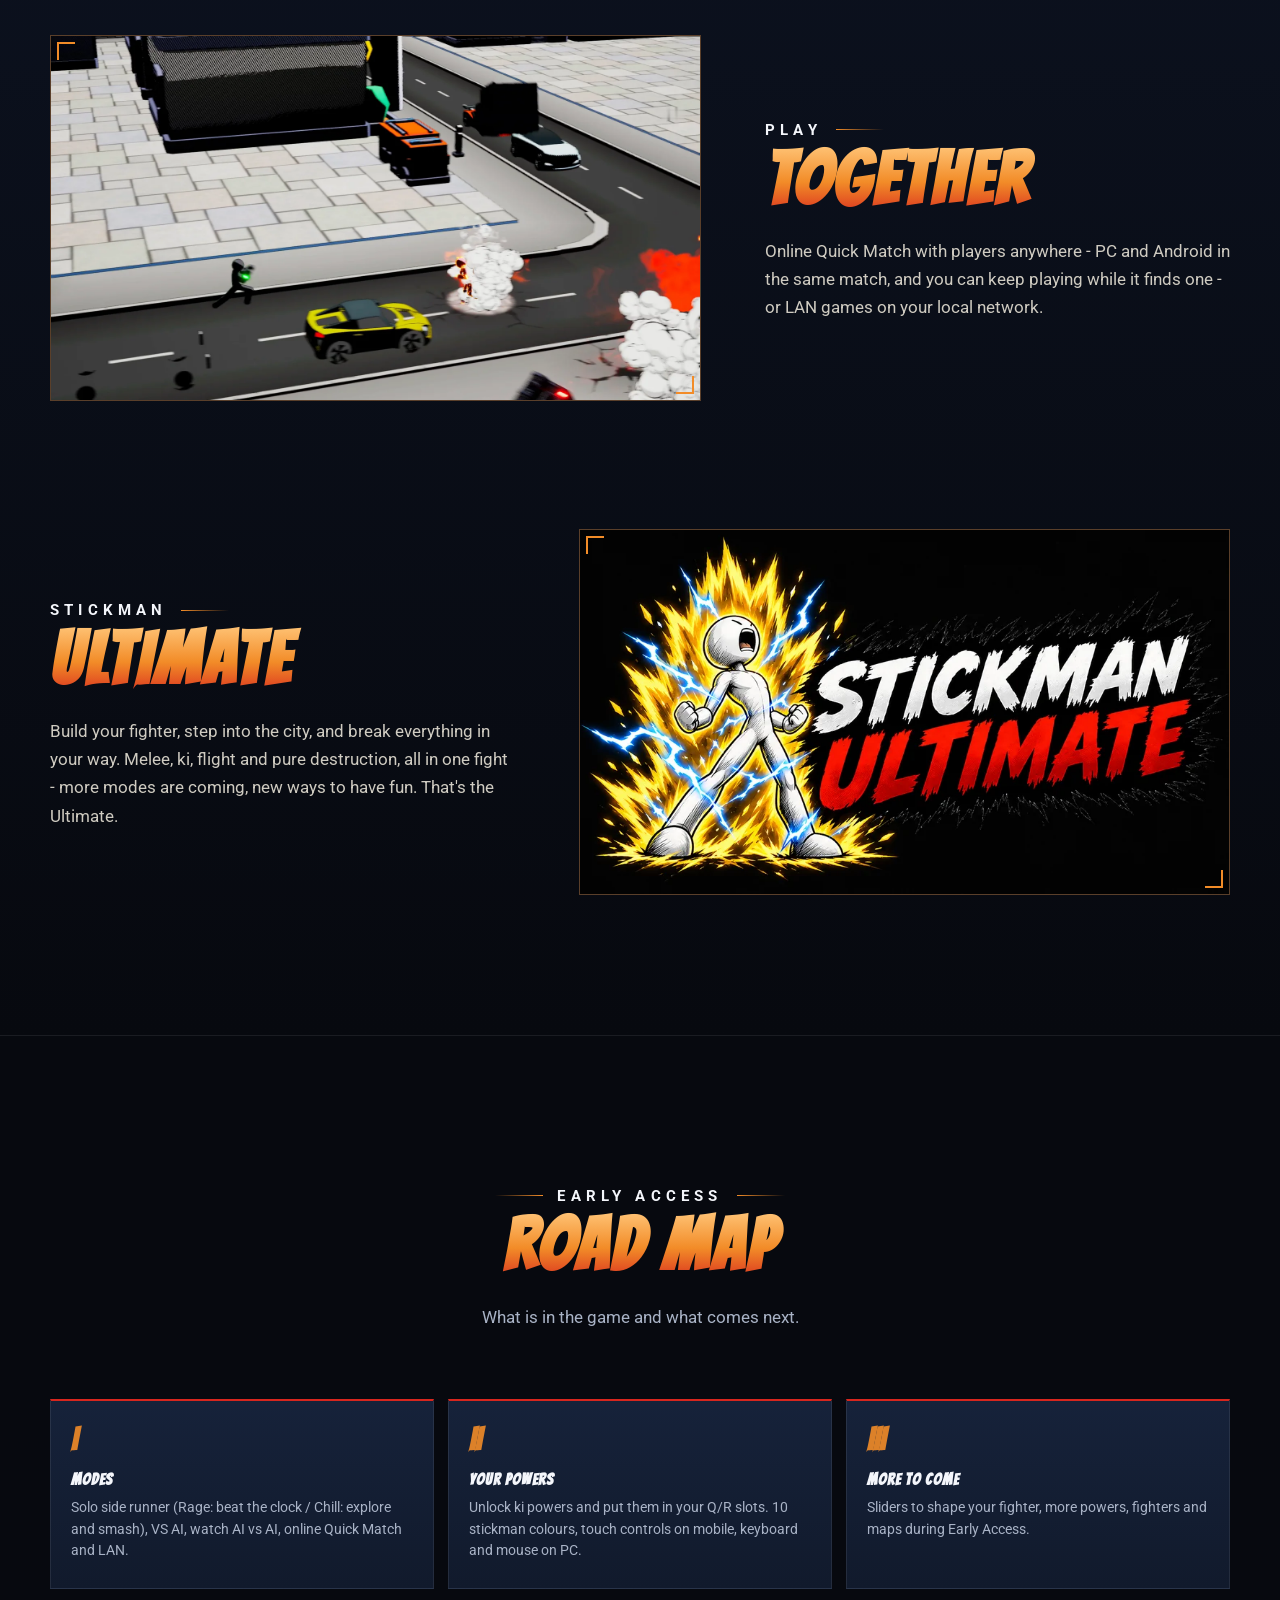
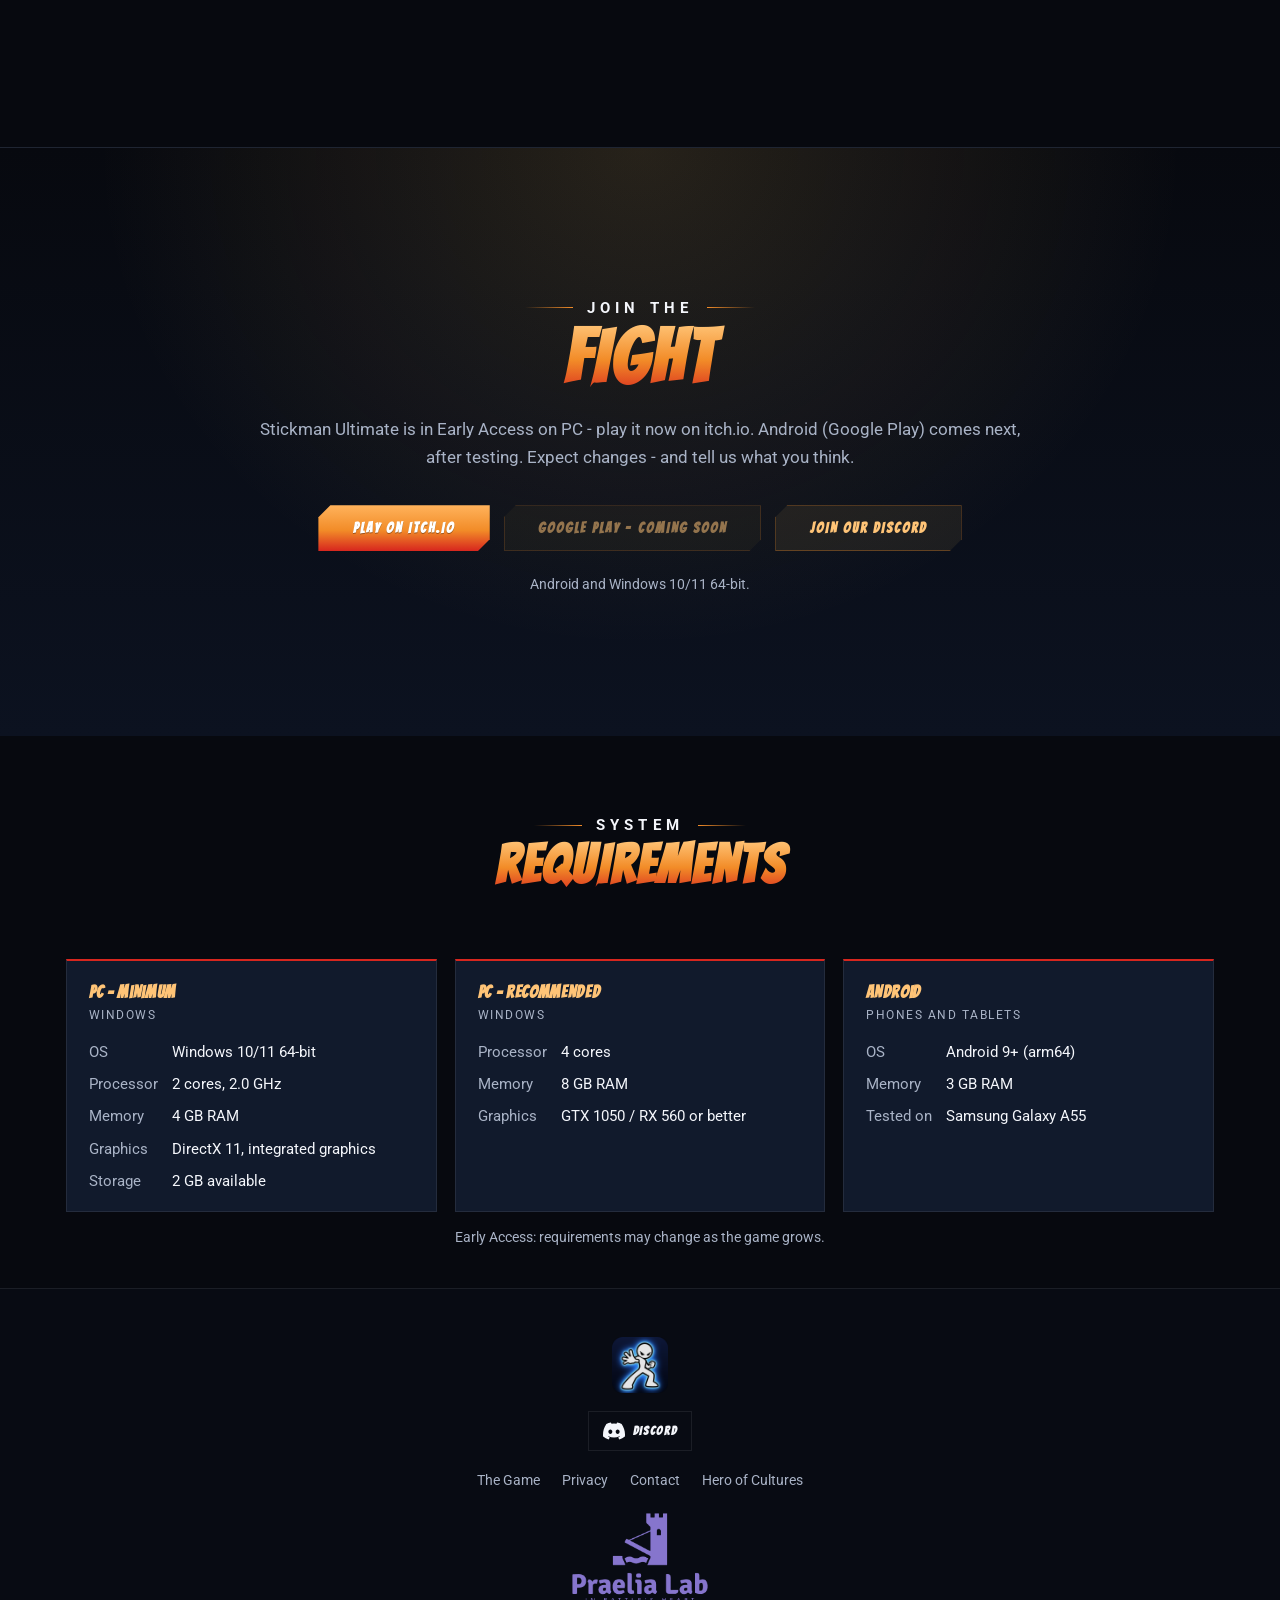
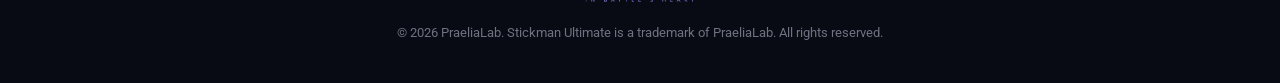
==== commit 9a011b77: "Stickman testers: free Ultimate Starter codes on request via Discord Co-Authored-By: Claude Opus 5.5" ====
--- a/stickman/index.html
+++ b/stickman/index.html
@@ -107,6 +107,7 @@
       <a class="btn btn--gold btn--lg" href="https://play.google.com/apps/testing/com.praelialab.stickman" target="_blank" rel="noopener" data-i18n="test.b2">2 · Become a tester</a>
       <a class="btn btn--outline btn--lg" data-link="discord" href="#" data-i18n="test.b3">Discord</a>
     </div>
+    <p class="play__note" data-i18n="test.codes">Want the Ultimate Starter? Ask on our Discord - limited free codes for testers and streamers.</p>
     <p class="play__note" data-i18n="test.note">PC players: the free demo is on itch.io.</p>
   </div>
 </section>
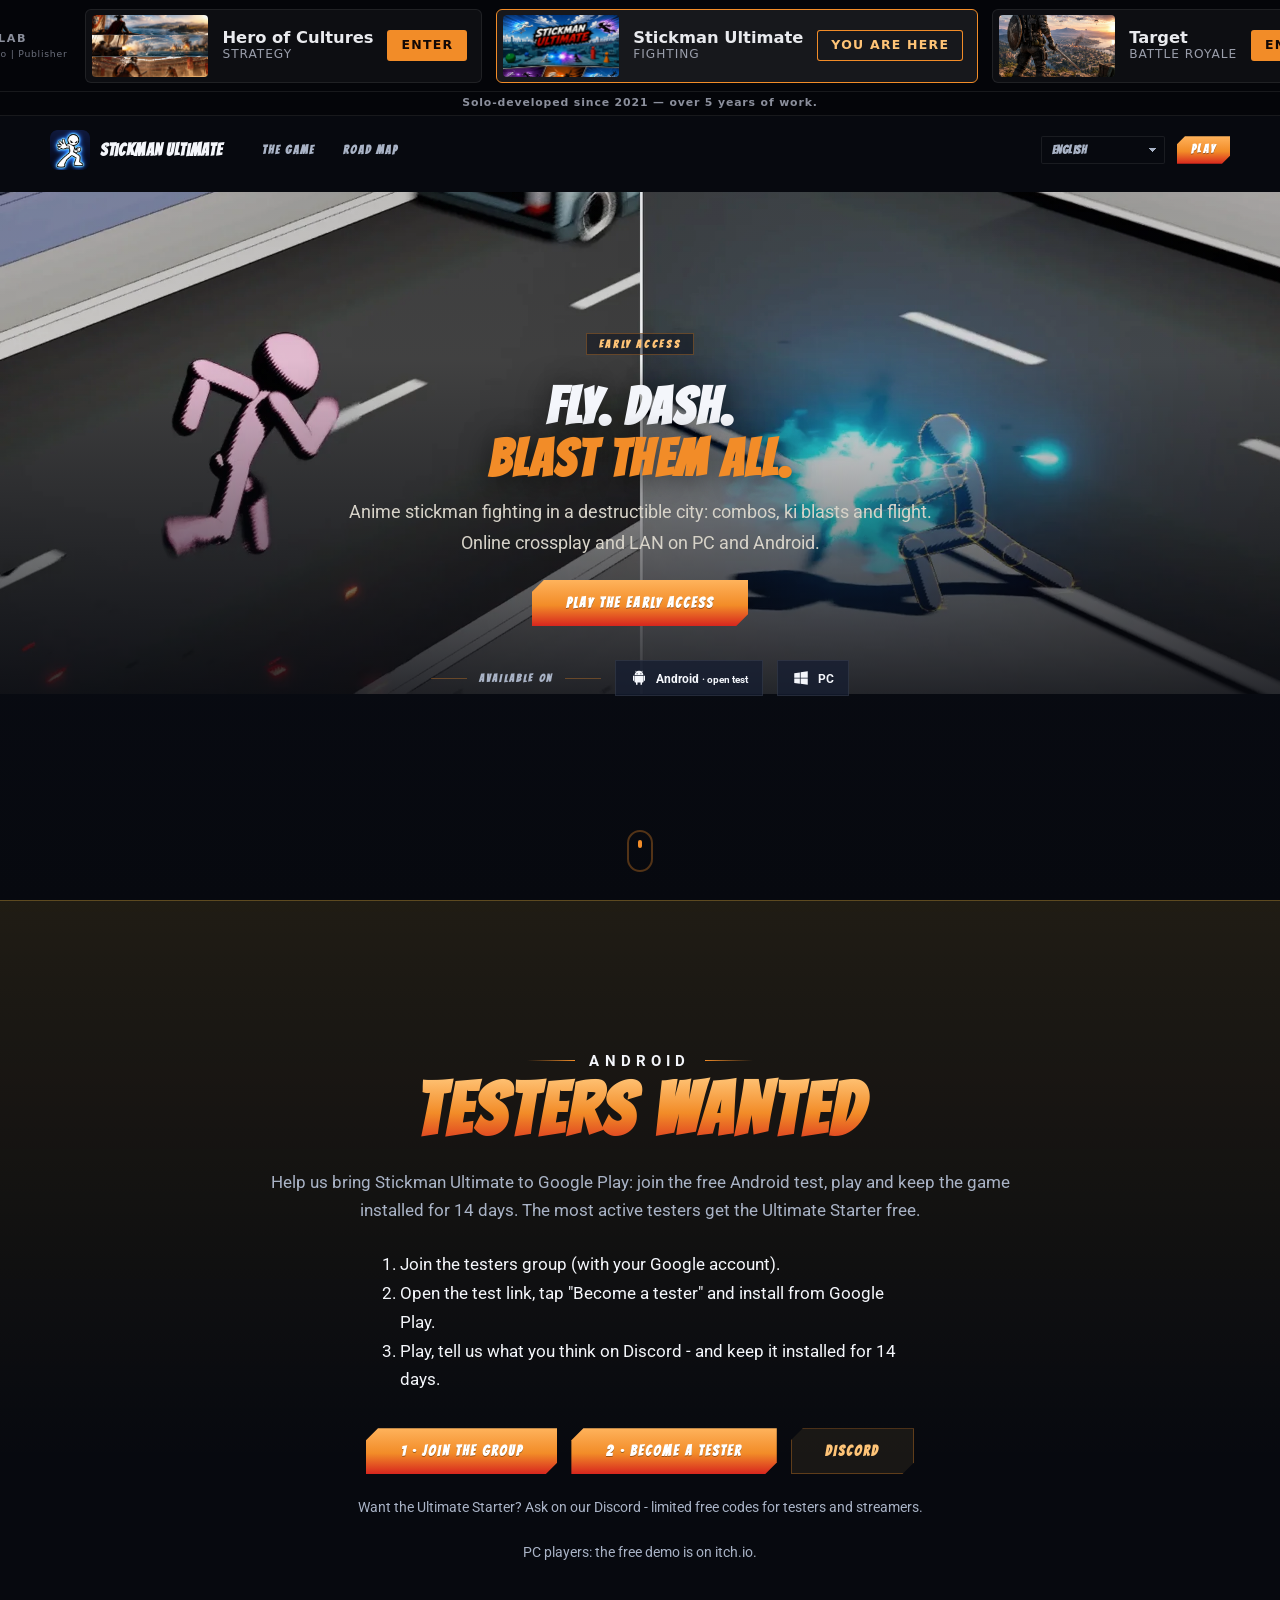
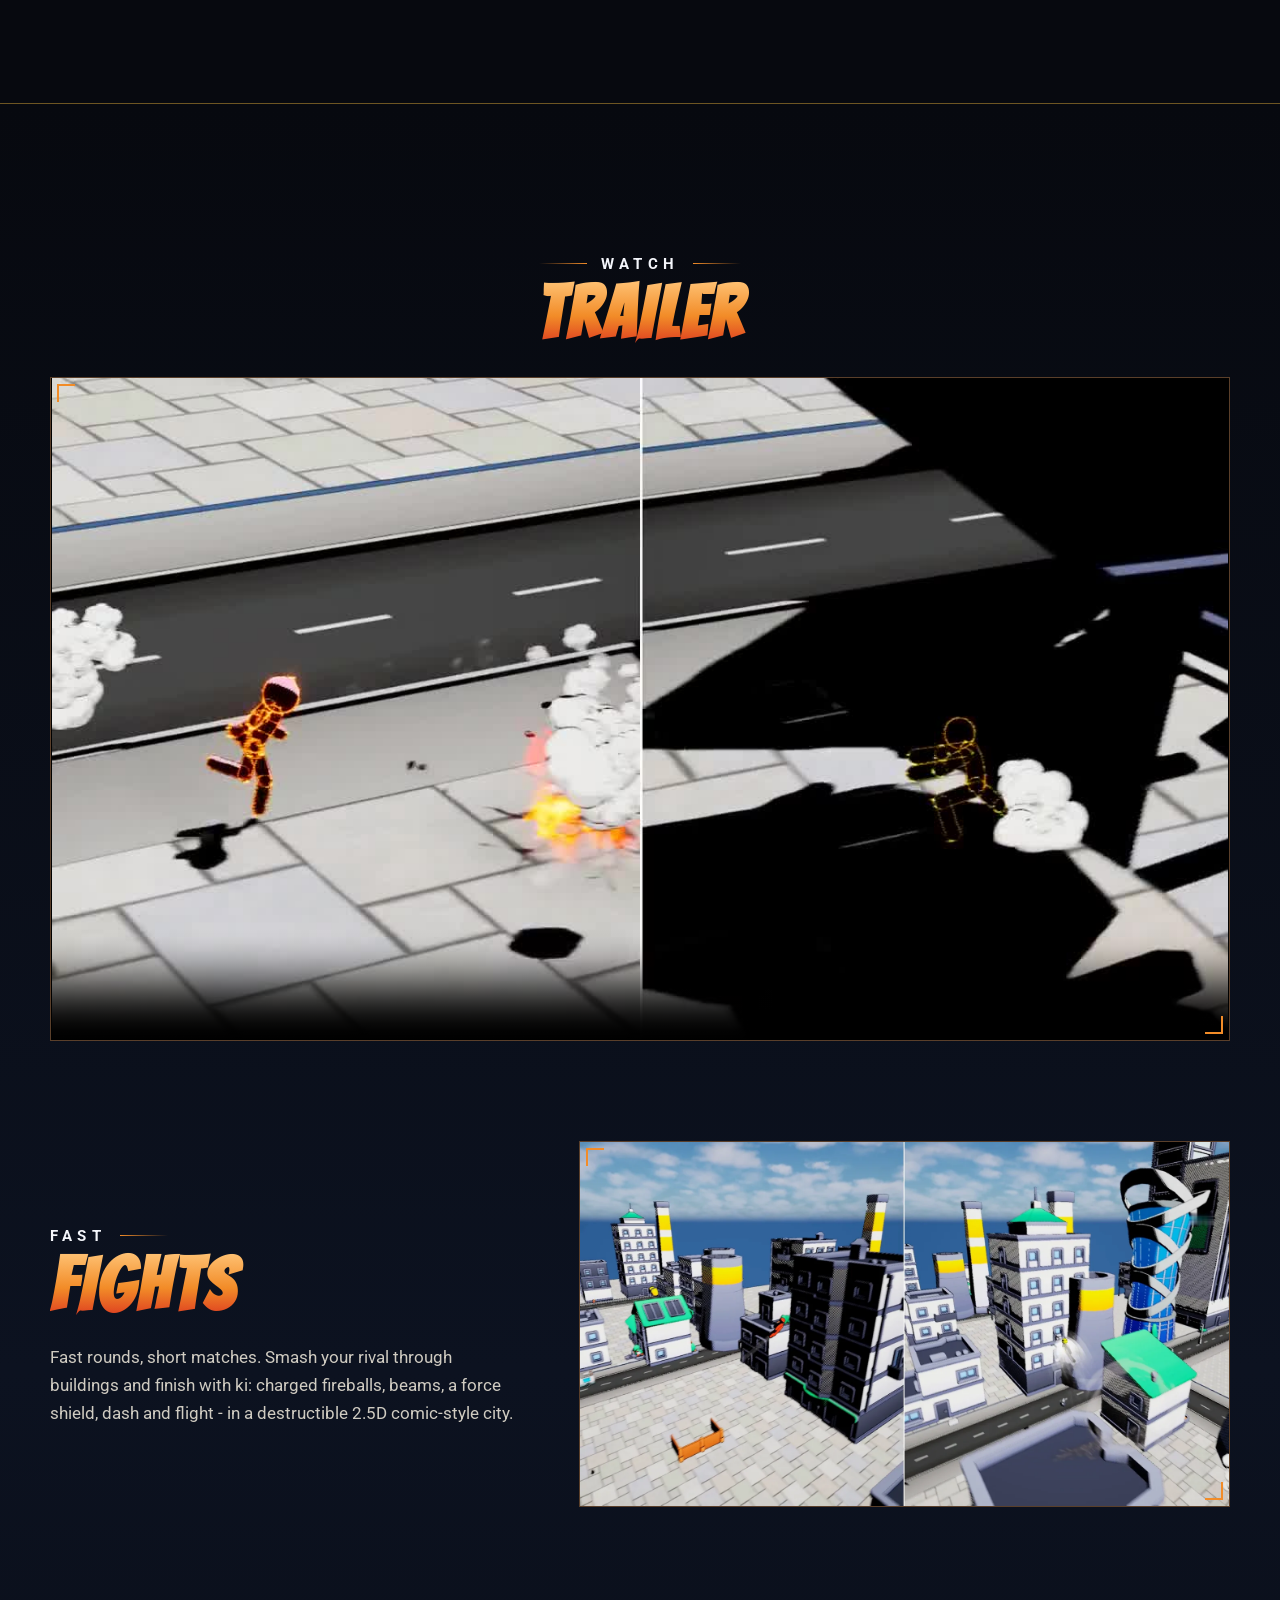
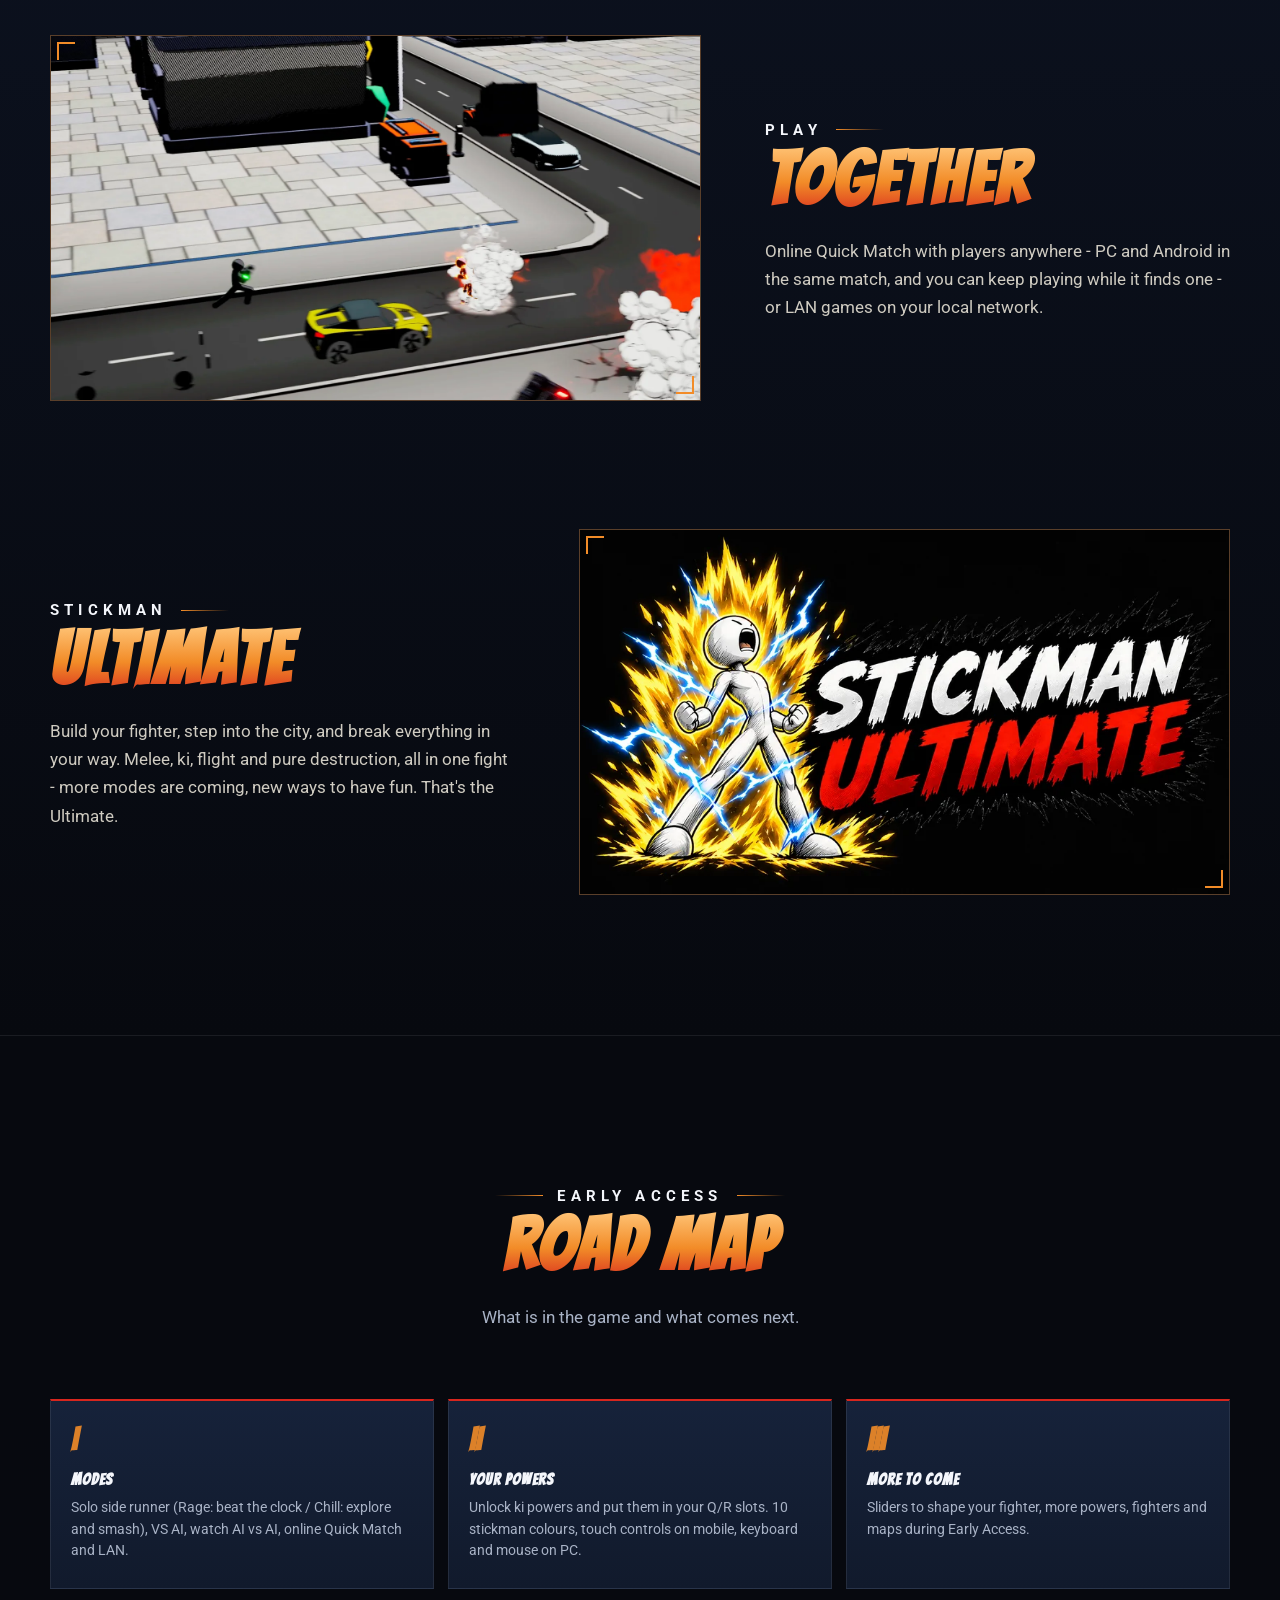
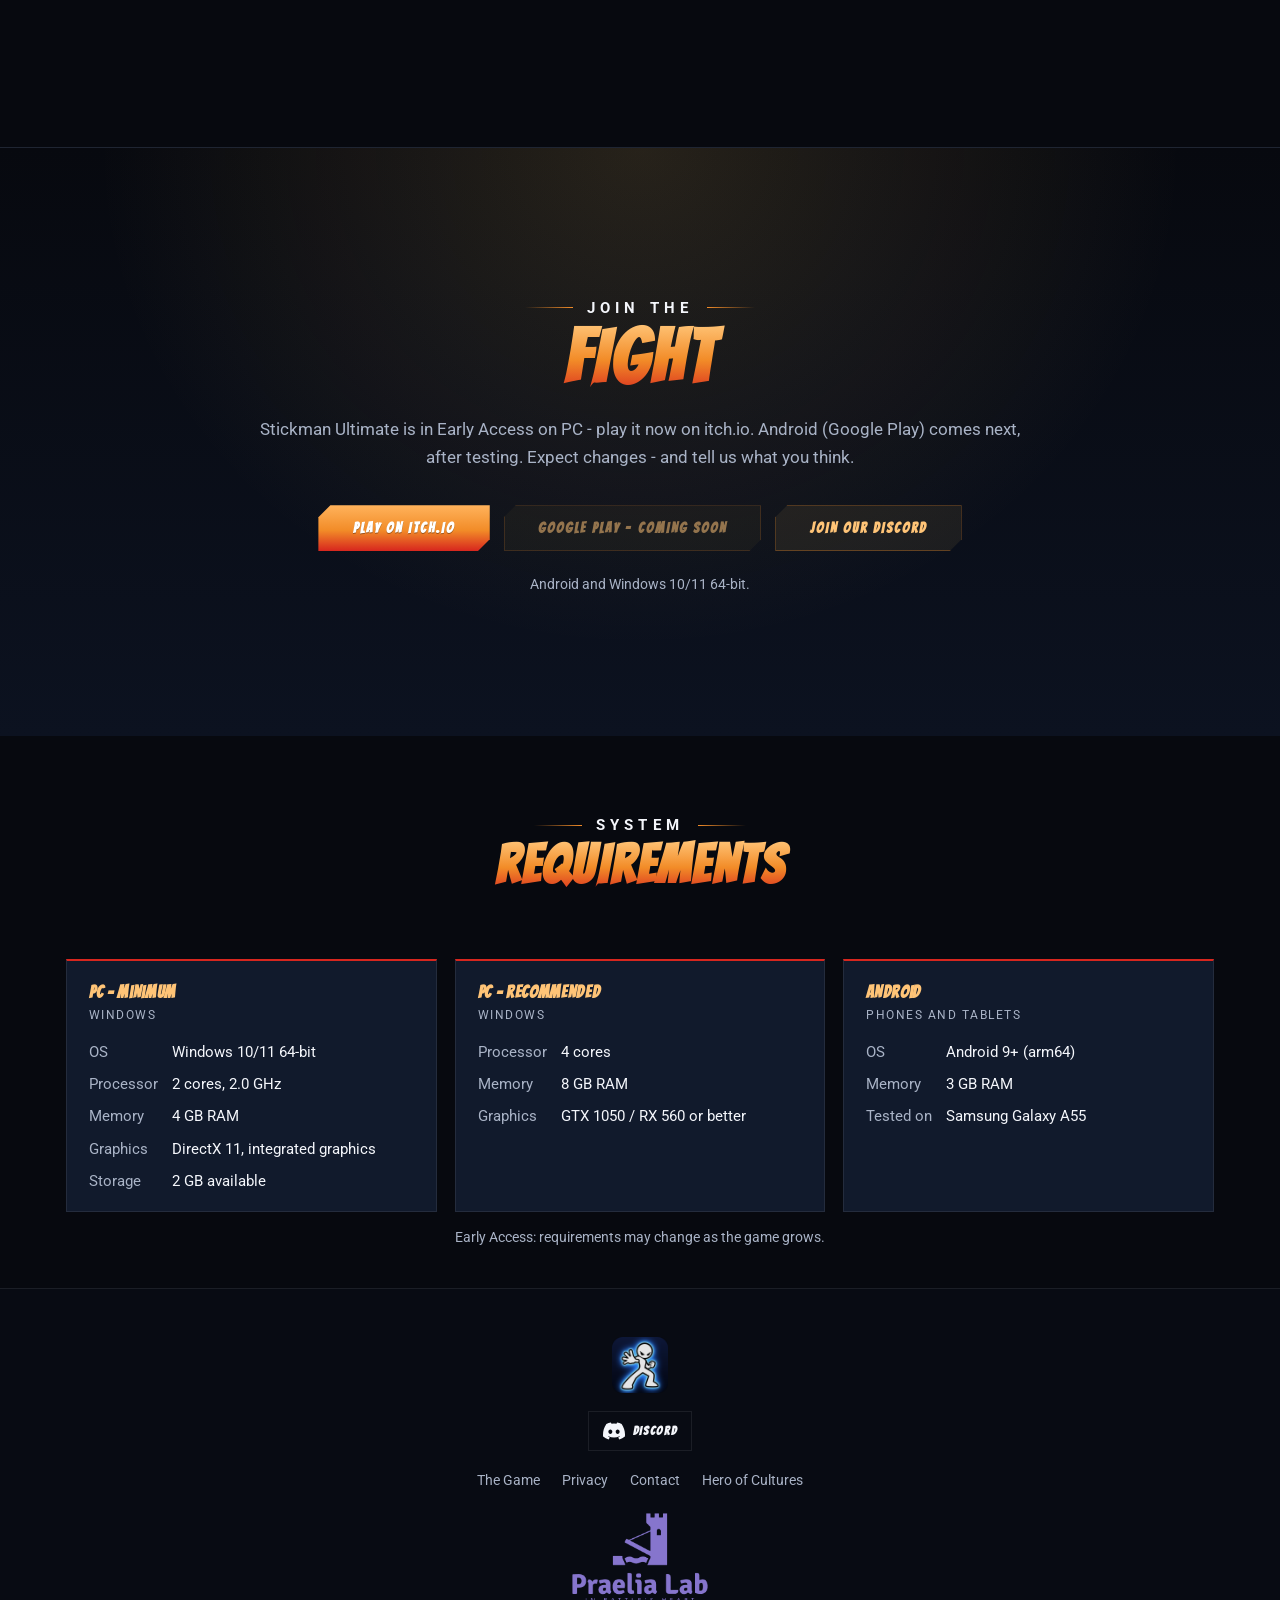
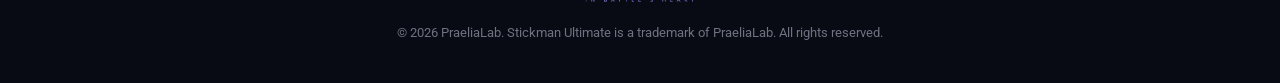
==== commit e9337de5: "Site in 13 languages: language menu (EN, PT, PT-BR, ES, FR, RU, TR, PL, ID, VI, FIL, HI, ZH) with br" ====
--- a/stickman/index.html
+++ b/stickman/index.html
@@ -19,7 +19,7 @@
   <link rel="preconnect" href="https://fonts.googleapis.com">
   <link rel="preconnect" href="https://fonts.gstatic.com" crossorigin>
   <link href="https://fonts.googleapis.com/css2?family=Bangers&family=Roboto:wght@400;700&display=swap" rel="stylesheet">
-  <link rel="stylesheet" href="../css/style.css?v=20261011a">
+  <link rel="stylesheet" href="../css/style.css?v=20261012m">
   <link rel="stylesheet" href="theme.css?v=20261011f">
 <style>
   .testers { background: linear-gradient(180deg, rgba(255,196,64,.10), transparent 70%); border-top: 1px solid rgba(255,196,64,.35); border-bottom: 1px solid rgba(255,196,64,.35); }
@@ -29,7 +29,7 @@
 <body>
 
 <nav class="gamesbar" aria-label="PraeliaLab games">
-  <span class="gamesbar__studio">PraeliaLab</span>
+  <span class="gamesbar__studio">PraeliaLab<small data-i18n="games.studio">Digital Studio | Publisher</small></span>
   <a class="gamecard" href="../">
     <span class="gamecard__img" style="background-image:url('../img/hero-keyart.webp')" aria-hidden="true"></span>
     <span class="gamecard__text"><strong>Hero of Cultures</strong><small data-i18n="games.hoc">Strategy</small></span>
@@ -195,7 +195,7 @@
 </footer>
 
 <script src="content.js?v=20261012b"></script>
-<script src="i18n.js?v=20261012a"></script>
-<script src="../js/main.js?v=20261006c"></script>
+<script src="i18n.js?v=20261012c"></script>
+<script src="../js/main.js?v=20261012m"></script>
 </body>
 </html>
--- a/css/style.css
+++ b/css/style.css
@@ -478,3 +478,9 @@
 .trailer { max-width: var(--wrap); margin: 0 auto clamp(56px, 8vw, 100px); }
 .trailer .section-head { margin-bottom: 24px; }
 .slot--video video { width: 100%; height: 100%; object-fit: contain; background: #000; display: block; }
+.gamesbar__studio small { display: block; margin-top: 5px; font: 500 .58rem/1 system-ui, sans-serif; letter-spacing: .08em; text-transform: none; color: #6b6f7c; }
+/* Language menu (select in the nav) */
+select.lang { appearance: none; -webkit-appearance: none; background: transparent; padding-right: 22px; max-width: 150px; text-transform: none; letter-spacing: .04em;
+  background-image: linear-gradient(45deg, transparent 50%, currentColor 50%), linear-gradient(135deg, currentColor 50%, transparent 50%);
+  background-position: calc(100% - 11px) 50%, calc(100% - 7px) 50%; background-size: 4px 4px; background-repeat: no-repeat; }
+select.lang option { color: #111; background: #fff; }
